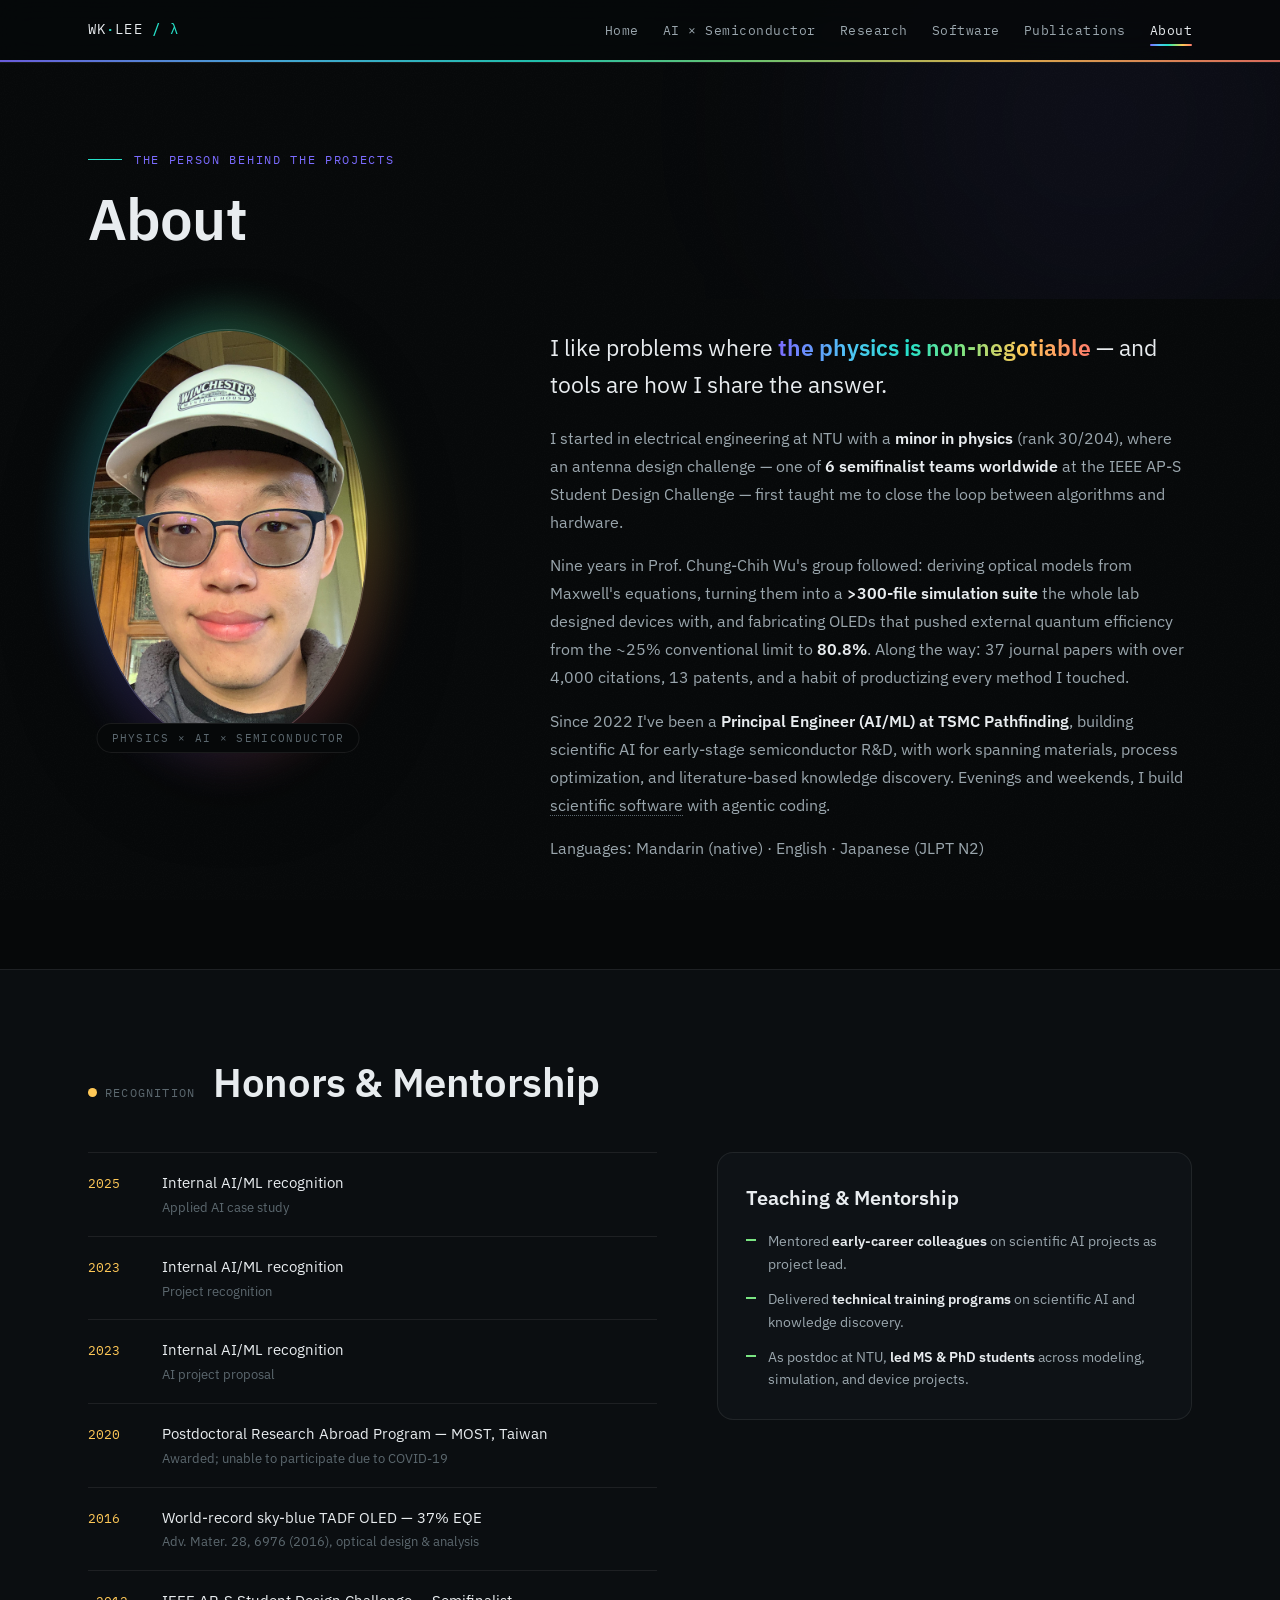
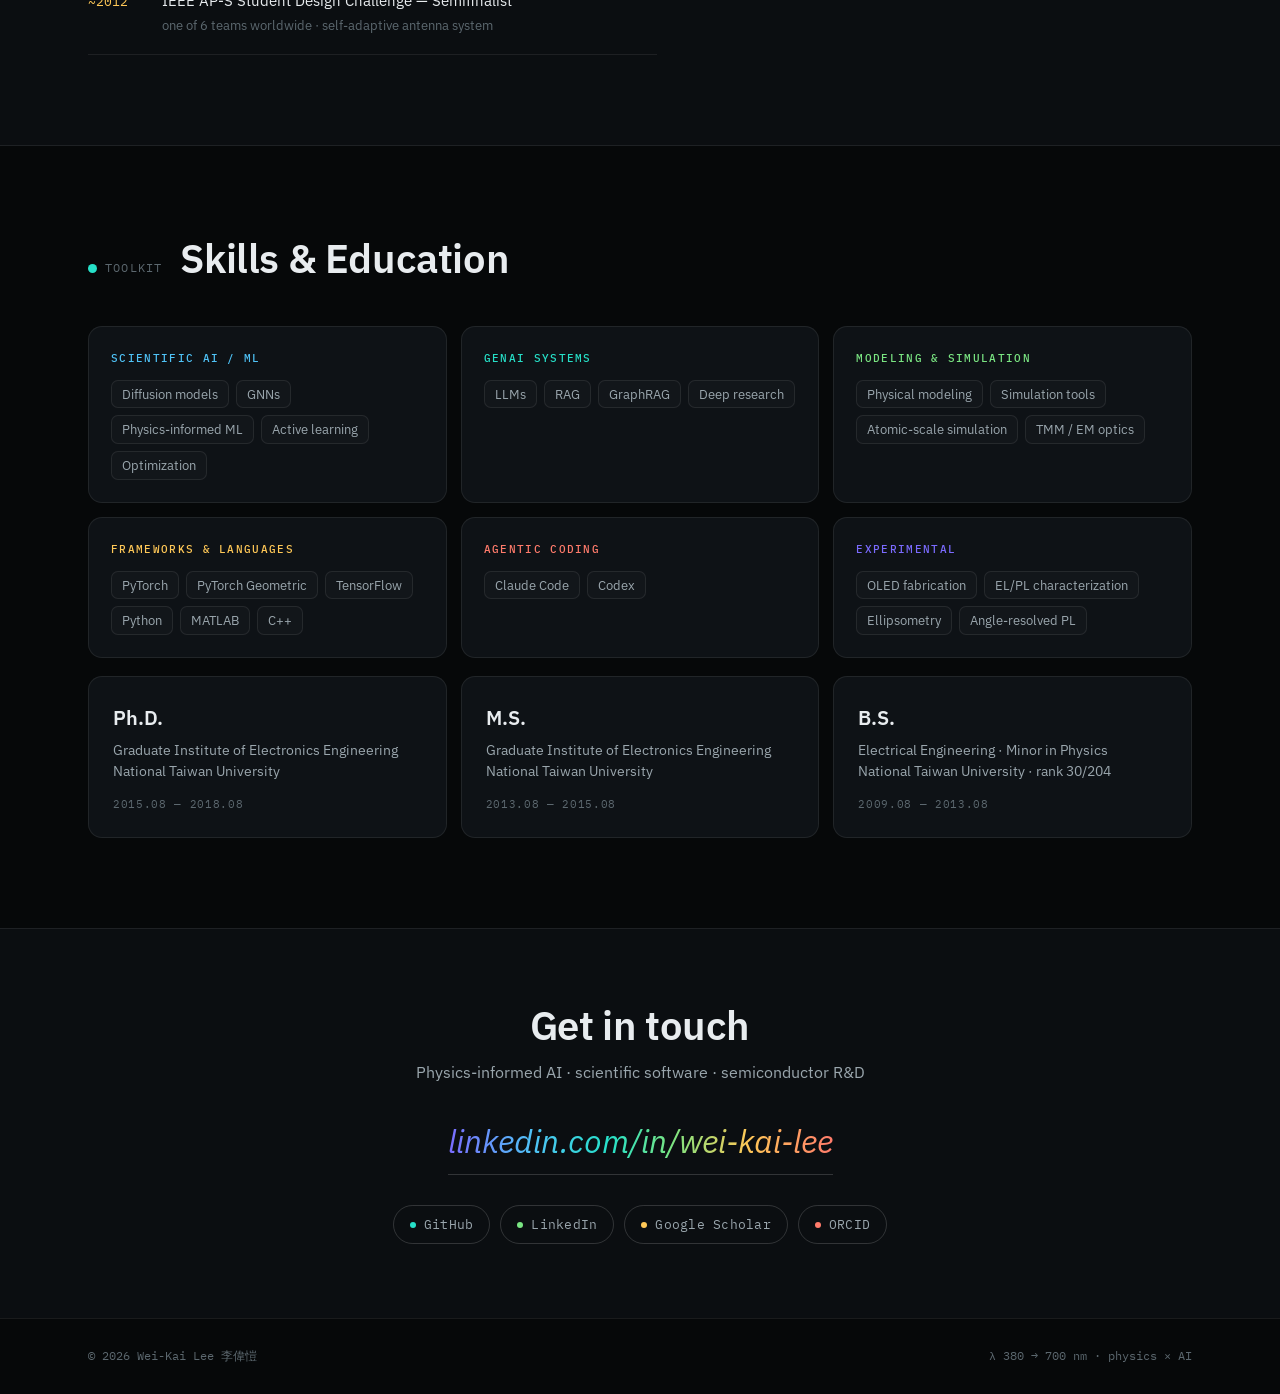
==== about.html @ 753e6ffb "Sanitize portfolio release content" ====
<!DOCTYPE html>
<html lang="en">
<head>
<meta charset="UTF-8">
<meta name="viewport" content="width=device-width, initial-scale=1.0">
<title>About — Wei-Kai Lee</title>
<meta name="description" content="About Wei-Kai Lee — bio, honors, mentorship, skills, and education.">
<link rel="preconnect" href="https://fonts.googleapis.com">
<link rel="preconnect" href="https://fonts.gstatic.com" crossorigin>
<link href="https://fonts.googleapis.com/css2?family=IBM+Plex+Sans:ital,wght@0,400;0,500;0,600;0,700;1,400;1,600&family=IBM+Plex+Mono:wght@400;500&display=swap" rel="stylesheet">
<link rel="stylesheet" href="css/site.css?v=14">
</head>
<body>

<nav class="site">
  <div class="bar">
    <a class="logo" href="index.html">WK<b>·</b>LEE <b>/ λ</b></a>
    <button class="nav-toggle" id="navToggle">MENU</button>
    <div class="nav-links" id="navLinks">
      <a href="index.html">Home</a>
      <a href="ai.html">AI × Semiconductor</a>
      <a href="research.html">Research</a>
      <a href="software.html">Software</a>
      <a href="publications.html">Publications</a>
      <a href="about.html" class="active">About</a>
    </div>
  </div>
  <div class="spectral-rule"></div>
</nav>

<div class="page-hero">
  <div class="glow" style="width:520px;height:520px;background:rgba(123,107,255,.06);top:-140px;right:-80px"></div>
  <div class="wrap">
    <div class="crumb reveal" style="color:var(--violet)">the person behind the projects</div>
    <h1 class="page-title reveal d1">About</h1>
  </div>
</div>

<!-- ===== bio ===== -->
<section style="padding-top:30px">
  <div class="wrap about-hero-grid">
    <div class="portrait-zone reveal" style="justify-self:start">
      <div class="portrait-ring">
        <img src="assets/portrait.png" alt="Portrait of Wei-Kai Lee">
        <div class="portrait-caption">PHYSICS × AI × SEMICONDUCTOR</div>
      </div>
    </div>
    <div class="bio-text reveal d1">
      <p class="bio-lede">I like problems where <span class="hl">the physics is non-negotiable</span> — and tools are how I share the answer.</p>
      <p>I started in electrical engineering at NTU with a <b>minor in physics</b> (rank 30/204), where an antenna design challenge — one of <b>6 semifinalist teams worldwide</b> at the IEEE AP-S Student Design Challenge — first taught me to close the loop between algorithms and hardware.</p>
      <p>Nine years in Prof. Chung-Chih Wu's group followed: deriving optical models from Maxwell's equations, turning them into a <b>&gt;300-file simulation suite</b> the whole lab designed devices with, and fabricating OLEDs that pushed external quantum efficiency from the ~25% conventional limit to <b>80.8%</b>. Along the way: 37 journal papers with over 4,000 citations, 13 patents, and a habit of productizing every method I touched.</p>
      <p>Since 2022 I've been a <b>Principal Engineer (AI/ML) at TSMC Pathfinding</b>, building scientific AI for early-stage semiconductor R&D, with work spanning materials, process optimization, and literature-based knowledge discovery. Evenings and weekends, I build <a href="software.html" style="border-bottom:1px dotted var(--ink-faint)">scientific software</a> with agentic coding.</p>
      <p>Languages: Mandarin (native) · English · Japanese (JLPT N2)</p>
    </div>
  </div>
</section>

<!-- ===== honors + mentorship ===== -->
<section style="background:var(--bg-soft);border-top:1px solid var(--line);border-bottom:1px solid var(--line)">
  <div class="wrap">
    <div class="sec-head reveal">
      <span class="sec-num"><span class="wl" style="background:#ffc857"></span>RECOGNITION</span>
      <h2>Honors & Mentorship</h2>
    </div>
    <div class="about-grid" style="display:grid;grid-template-columns:1.2fr 1fr;gap:60px;margin-top:48px;align-items:start">
      <div class="reveal d1">
        <div class="award"><span class="yr">2025</span><span class="t">Internal AI/ML recognition<small>Applied AI case study</small></span></div>
        <div class="award"><span class="yr">2023</span><span class="t">Internal AI/ML recognition<small>Project recognition</small></span></div>
        <div class="award"><span class="yr">2023</span><span class="t">Internal AI/ML recognition<small>AI project proposal</small></span></div>
        <div class="award"><span class="yr">2020</span><span class="t">Postdoctoral Research Abroad Program — MOST, Taiwan<small>Awarded; unable to participate due to COVID-19</small></span></div>
        <div class="award"><span class="yr">2016</span><span class="t">World-record sky-blue TADF OLED — 37% EQE<small>Adv. Mater. 28, 6976 (2016), optical design & analysis</small></span></div>
        <div class="award"><span class="yr">~2012</span><span class="t">IEEE AP-S Student Design Challenge — Semifinalist<small>one of 6 teams worldwide · self-adaptive antenna system</small></span></div>
      </div>
      <div class="mentor-card reveal d2">
        <h4>Teaching & Mentorship</h4>
        <ul>
          <li>Mentored <b>early-career colleagues</b> on scientific AI projects as project lead.</li>
          <li>Delivered <b>technical training programs</b> on scientific AI and knowledge discovery.</li>
          <li>As postdoc at NTU, <b>led MS & PhD students</b> across modeling, simulation, and device projects.</li>
        </ul>
      </div>
    </div>
  </div>
</section>

<!-- ===== skills + education ===== -->
<section>
  <div class="wrap">
    <div class="sec-head reveal">
      <span class="sec-num"><span class="wl" style="background:#26e0c8"></span>TOOLKIT</span>
      <h2>Skills & Education</h2>
    </div>
    <div class="skills-grid" style="margin-top:46px">
      <div class="skill-group reveal" style="--skill-accent:var(--blue)">
        <h5>Scientific AI / ML</h5>
        <div class="tags"><span>Diffusion models</span><span>GNNs</span><span>Physics-informed ML</span><span>Active learning</span><span>Optimization</span></div>
      </div>
      <div class="skill-group reveal d1" style="--skill-accent:var(--cyan)">
        <h5>GenAI Systems</h5>
        <div class="tags"><span>LLMs</span><span>RAG</span><span>GraphRAG</span><span>Deep research</span></div>
      </div>
      <div class="skill-group reveal d2" style="--skill-accent:var(--green)">
        <h5>Modeling & Simulation</h5>
        <div class="tags"><span>Physical modeling</span><span>Simulation tools</span><span>Atomic-scale simulation</span><span>TMM / EM optics</span></div>
      </div>
      <div class="skill-group reveal" style="--skill-accent:var(--amber)">
        <h5>Frameworks & Languages</h5>
        <div class="tags"><span>PyTorch</span><span>PyTorch Geometric</span><span>TensorFlow</span><span>Python</span><span>MATLAB</span><span>C++</span></div>
      </div>
      <div class="skill-group reveal d1" style="--skill-accent:var(--red)">
        <h5>Agentic Coding</h5>
        <div class="tags"><span>Claude Code</span><span>Codex</span></div>
      </div>
      <div class="skill-group reveal d2" style="--skill-accent:var(--violet)">
        <h5>Experimental</h5>
        <div class="tags"><span>OLED fabrication</span><span>EL/PL characterization</span><span>Ellipsometry</span><span>Angle-resolved PL</span></div>
      </div>
    </div>
    <div class="edu-row" style="margin-top:18px">
      <div class="edu reveal">
        <div class="deg">Ph.D.</div>
        <div class="school">Graduate Institute of Electronics Engineering<br>National Taiwan University</div>
        <div class="yrs">2015.08 — 2018.08</div>
      </div>
      <div class="edu reveal d1">
        <div class="deg">M.S.</div>
        <div class="school">Graduate Institute of Electronics Engineering<br>National Taiwan University</div>
        <div class="yrs">2013.08 — 2015.08</div>
      </div>
      <div class="edu reveal d2">
        <div class="deg">B.S.</div>
        <div class="school">Electrical Engineering · Minor in Physics<br>National Taiwan University · rank 30/204</div>
        <div class="yrs">2009.08 — 2013.08</div>
      </div>
    </div>
  </div>
</section>

<div class="contact-strip" id="contact">
  <div class="wrap">
    <h2 class="reveal">Get in touch</h2>
    <p class="lede reveal d1">Physics-informed AI · scientific software · semiconductor R&D</p>
    <a class="email-big reveal d2" href="https://www.linkedin.com/in/wei-kai-lee-bab8b896" target="_blank" rel="noopener">linkedin.com/in/wei-kai-lee</a>
    <div class="contact-row reveal d3">
      <a class="chip" href="https://github.com/d04943016" target="_blank" rel="noopener"><span class="dot" style="background:var(--cyan)"></span>GitHub</a>
      <a class="chip" href="https://www.linkedin.com/in/wei-kai-lee-bab8b896" target="_blank" rel="noopener"><span class="dot" style="background:var(--green)"></span>LinkedIn</a>
      <a class="chip" href="https://scholar.google.com/citations?user=BZOi4b0AAAAJ" target="_blank" rel="noopener"><span class="dot" style="background:var(--amber)"></span>Google Scholar</a>
      <a class="chip" href="https://orcid.org/0000-0002-5972-501X" target="_blank" rel="noopener"><span class="dot" style="background:var(--red)"></span>ORCID</a>
    </div>
  </div>
</div>

<footer>
  <div class="wrap">
    <span>© 2026 Wei-Kai Lee 李偉愷</span>
    <span>λ 380 → 700 nm · physics × AI</span>
  </div>
</footer>

<script src="js/site.js?v=14"></script>
</body>
</html>
---- css/site.css ----
:root{
  --bg:#060809;
  --bg-soft:#0b0e11;
  --bg-card:#0e1216;
  --line:rgba(255,255,255,.08);
  --line-strong:rgba(255,255,255,.16);
  --ink:#e8ecef;
  --ink-dim:#9aa6ad;
  --ink-faint:#5c686f;
  --blue:#4fc3f7;
  --cyan:#26e0c8;
  --green:#7ae582;
  --amber:#ffc857;
  --red:#ff7b6b;
  --violet:#7b6bff;
  --spectrum:linear-gradient(90deg,#7b6bff 0%,#4fc3f7 22%,#26e0c8 42%,#7ae582 58%,#ffc857 78%,#ff7b6b 100%);
  --serif:"IBM Plex Sans",-apple-system,sans-serif;
  --sans:"IBM Plex Sans",-apple-system,sans-serif;
  --mono:"IBM Plex Mono",ui-monospace,monospace;
}
*{margin:0;padding:0;box-sizing:border-box}
html{scroll-behavior:smooth}
body{
  background:var(--bg);color:var(--ink);font-family:var(--sans);
  font-size:16px;line-height:1.65;-webkit-font-smoothing:antialiased;overflow-x:hidden;
}
::selection{background:rgba(79,195,247,.3)}
body::before{
  content:"";position:fixed;inset:0;pointer-events:none;z-index:1;opacity:.5;
  background-image:url("data:image/svg+xml,%3Csvg xmlns='http://www.w3.org/2000/svg' width='160' height='160'%3E%3Cfilter id='n'%3E%3CfeTurbulence type='fractalNoise' baseFrequency='0.9' numOctaves='2'/%3E%3CfeColorMatrix values='0 0 0 0 1 0 0 0 0 1 0 0 0 0 1 0 0 0 0.04 0'/%3E%3C/filter%3E%3Crect width='160' height='160' filter='url(%23n)'/%3E%3C/svg%3E");
}
.glow{position:absolute;border-radius:50%;filter:blur(110px);pointer-events:none;z-index:0}
a{color:inherit;text-decoration:none}
img{max-width:100%;display:block}
.wrap{max-width:1160px;margin:0 auto;padding:0 28px;position:relative;z-index:2}

/* ---------- nav ---------- */
nav.site{
  position:fixed;top:0;left:0;right:0;z-index:50;
  backdrop-filter:blur(14px);-webkit-backdrop-filter:blur(14px);
  background:rgba(6,8,9,.78);border-bottom:1px solid var(--line);
}
nav.site .bar{max-width:1160px;margin:0 auto;padding:0 28px;height:60px;display:flex;align-items:center;justify-content:space-between}
.logo{font-family:var(--mono);font-size:14px;letter-spacing:.08em;color:var(--ink)}
.logo b{color:var(--cyan);font-weight:500}
.nav-links{display:flex;gap:24px;font-family:var(--mono);font-size:12.5px;letter-spacing:.04em}
.nav-links a{color:var(--ink-dim);transition:color .25s;position:relative;padding:4px 0}
.nav-links a:hover{color:var(--ink)}
.nav-links a.active{color:var(--ink)}
.nav-links a.active::after{content:"";position:absolute;left:0;right:0;bottom:-2px;height:2px;background:var(--spectrum);border-radius:2px}
.nav-toggle{display:none;background:none;border:1px solid var(--line-strong);color:var(--ink);font-family:var(--mono);font-size:12px;padding:6px 12px;border-radius:6px;cursor:pointer}
.spectral-rule{height:2px;background:var(--spectrum);opacity:.85}

/* ---------- page hero (subpages) ---------- */
.page-hero{padding:150px 0 50px;position:relative;overflow:hidden}
.crumb{font-family:var(--mono);font-size:12px;letter-spacing:.14em;text-transform:uppercase;color:var(--cyan);margin-bottom:18px;display:flex;align-items:center;gap:12px}
.crumb::before{content:"";width:34px;height:1px;background:var(--cyan)}
h1.page-title{font-family:var(--serif);font-weight:600;font-size:clamp(36px,5vw,58px);letter-spacing:-.015em;line-height:1.06}
.page-lede{color:var(--ink-dim);max-width:640px;margin-top:18px;font-size:16px}

/* ---------- section heads ---------- */
section{padding:90px 0;position:relative}
.sec-head{display:flex;align-items:baseline;gap:18px;margin-bottom:14px}
.sec-num{font-family:var(--mono);font-size:12px;color:var(--ink-faint);letter-spacing:.1em;display:inline-flex;align-items:center;gap:8px}
.sec-num .wl{width:9px;height:9px;border-radius:50%;display:inline-block}
h2{font-family:var(--serif);font-weight:600;font-size:clamp(28px,3.6vw,40px);letter-spacing:-.01em;line-height:1.1}
.sec-lede{color:var(--ink-dim);max-width:660px;margin-bottom:46px;font-size:16px}

/* ---------- chips & buttons ---------- */
.chip{
  font-family:var(--mono);font-size:12.5px;letter-spacing:.02em;
  border:1px solid var(--line-strong);border-radius:100px;padding:8px 16px;color:var(--ink-dim);
  transition:all .25s;display:inline-flex;align-items:center;gap:8px;
}
.chip:hover{color:var(--ink);border-color:var(--cyan);box-shadow:0 0 18px rgba(38,224,200,.18);transform:translateY(-1px)}
.chip .dot{width:6px;height:6px;border-radius:50%;flex:none}
.contact-row{display:flex;flex-wrap:wrap;gap:10px}

/* filter chips */
.filters{display:flex;flex-wrap:wrap;gap:9px;margin-bottom:38px}
.filter{
  font-family:var(--mono);font-size:12px;letter-spacing:.04em;cursor:pointer;
  border:1px solid var(--line-strong);border-radius:100px;padding:8px 17px;color:var(--ink-dim);
  background:none;transition:all .25s;display:inline-flex;align-items:center;gap:8px;
}
.filter .cnt{font-size:10px;color:var(--ink-faint)}
.filter:hover{color:var(--ink);border-color:var(--ink-faint)}
.filter.active{color:#04110e;background:var(--cyan);border-color:var(--cyan);font-weight:500}
.filter.active .cnt{color:rgba(0,0,0,.55)}

/* ---------- stats ---------- */
.stats{border-top:1px solid var(--line);border-bottom:1px solid var(--line);background:var(--bg-soft)}
.stats .wrap{display:grid;grid-template-columns:repeat(4,1fr)}
.stat{padding:34px 22px;border-left:1px solid var(--line)}
.stat:first-child{border-left:none}
.stat .num{font-family:var(--serif);font-size:clamp(28px,3.4vw,42px);font-weight:600;line-height:1;margin-bottom:8px}
.stat .num span{font-size:.55em;color:var(--ink-dim);font-weight:400}
.stat .lbl{font-family:var(--mono);font-size:11.5px;letter-spacing:.08em;text-transform:uppercase;color:var(--ink-faint);line-height:1.6}

/* ---------- project cards (shared grid) ---------- */
.grid{display:grid;grid-template-columns:repeat(3,1fr);gap:16px}
.grid.cols2{grid-template-columns:repeat(2,1fr)}
.card{
  background:var(--bg-card);border:1px solid var(--line);border-radius:16px;overflow:hidden;
  display:flex;flex-direction:column;cursor:pointer;position:relative;
  transition:transform .35s,border-color .35s,box-shadow .35s,opacity .4s;
}
.card:hover{transform:translateY(-5px);border-color:var(--line-strong);box-shadow:0 24px 50px rgba(0,0,0,.45)}
.card.hidden{display:none}
.card .shot{aspect-ratio:16/9;overflow:hidden;border-bottom:1px solid var(--line);background:#f4f6f8;position:relative}
.card .shot img{width:100%;height:100%;object-fit:cover;object-position:center top;transition:transform .6s ease}
.card:hover .shot img{transform:scale(1.045)}
.card .shot .cat-badge{
  position:absolute;top:12px;left:12px;font-family:var(--mono);font-size:10px;letter-spacing:.1em;
  text-transform:uppercase;color:#fff;background:rgba(8,10,12,.78);backdrop-filter:blur(6px);
  border:1px solid rgba(255,255,255,.16);border-radius:6px;padding:4px 10px;
  display:inline-flex;align-items:center;gap:7px;
}
.card .shot .cat-badge i{width:7px;height:7px;border-radius:50%;background:var(--c,var(--cyan))}
.card .body{padding:19px 21px 21px;display:flex;flex-direction:column;gap:7px;flex:1}
.card h4{font-family:var(--sans);font-weight:600;font-size:16px;display:flex;align-items:flex-start;justify-content:space-between;gap:10px;line-height:1.35}
.card h4 .arrow{font-family:var(--mono);font-size:13px;color:var(--ink-faint);transition:transform .3s,color .3s;flex:none;margin-top:2px}
.card:hover h4 .arrow{transform:translate(3px,-3px);color:var(--cyan)}
.card p{font-size:13.5px;color:var(--ink-dim);line-height:1.6}
.card .meta{font-family:var(--mono);font-size:10.5px;letter-spacing:.06em;color:var(--ink-faint);margin-top:auto;padding-top:10px;display:flex;flex-wrap:wrap;gap:6px}
.card .meta span{border:1px solid var(--line);border-radius:5px;padding:2px 8px}

/* featured wide card */
.card.feature{grid-column:span 3;flex-direction:row;cursor:pointer}
.card.feature .shot{flex:1.3;aspect-ratio:auto;border-bottom:none;border-right:1px solid var(--line);min-height:300px}
.card.feature .body{flex:1;padding:32px;justify-content:center;gap:12px}
.card.feature h4{font-family:var(--serif);font-size:24px}
.card.feature p{font-size:14.5px}

/* ---------- modal ---------- */
.modal-veil{
  position:fixed;inset:0;z-index:90;background:rgba(3,4,5,.82);backdrop-filter:blur(8px);
  display:none;align-items:flex-start;justify-content:center;overflow-y:auto;padding:6vh 20px 60px;
}
.modal-veil.open{display:flex}
.modal{
  background:var(--bg-soft);border:1px solid var(--line-strong);border-radius:20px;
  max-width:880px;width:100%;overflow:hidden;position:relative;
  animation:modalIn .35s cubic-bezier(.2,.8,.25,1);
}
@keyframes modalIn{from{opacity:0;transform:translateY(26px) scale(.98)}to{opacity:1;transform:none}}
.modal .m-top{height:3px;background:var(--spectrum)}
.modal .m-close{
  position:absolute;top:14px;right:14px;z-index:3;width:36px;height:36px;border-radius:50%;
  border:1px solid var(--line-strong);background:rgba(8,10,12,.8);color:var(--ink);cursor:pointer;
  font-size:15px;display:flex;align-items:center;justify-content:center;transition:all .25s;
}
.modal .m-close:hover{border-color:var(--red);color:var(--red)}
.modal .m-img{background:#f4f6f8;border-bottom:1px solid var(--line);cursor:zoom-in;position:relative}
.modal .m-img img{width:100%;max-height:430px;object-fit:contain}
.modal .m-img .zoom-hint{
  position:absolute;right:12px;bottom:12px;font-family:var(--mono);font-size:10px;letter-spacing:.08em;
  color:#fff;background:rgba(8,10,12,.7);border-radius:6px;padding:4px 10px;pointer-events:none;
}
.modal .m-body{padding:30px 36px 36px}
.modal .m-cat{font-family:var(--mono);font-size:11px;letter-spacing:.14em;text-transform:uppercase;color:var(--cyan);margin-bottom:10px}
.modal h3{font-family:var(--serif);font-size:clamp(22px,3vw,30px);font-weight:600;line-height:1.2;margin-bottom:8px}
.modal .m-tagline{color:var(--ink-dim);font-size:15px;margin-bottom:22px}
.modal .m-facts{list-style:none;display:flex;flex-direction:column;gap:11px;margin-bottom:24px}
.modal .m-facts li{font-size:14.5px;color:var(--ink-dim);padding-left:22px;position:relative;line-height:1.6}
.modal .m-facts li::before{content:"◆";position:absolute;left:0;top:1px;font-size:9px;color:var(--cyan)}
.modal .m-facts li b{color:var(--ink);font-weight:600}
.modal .m-refs{border-top:1px dashed var(--line);padding-top:16px;font-family:var(--mono);font-size:11.5px;color:var(--ink-faint);line-height:1.9}
.modal .m-tags{display:flex;flex-wrap:wrap;gap:7px;margin-top:18px}
.modal .m-tags span{font-size:12px;color:var(--ink-dim);border:1px solid var(--line);border-radius:7px;padding:3px 10px}
.m-workflow{margin:24px 0 20px;border:1px solid rgba(38,224,200,.22);border-radius:14px;padding:16px;background:rgba(38,224,200,.035)}
.wf-title{font-family:var(--mono);font-size:11px;letter-spacing:.16em;text-transform:uppercase;color:var(--cyan);margin-bottom:13px}
.wf-rail{display:grid;grid-template-columns:repeat(3,1fr);gap:10px;position:relative}
.wf-step{position:relative;border:1px solid var(--line);border-radius:10px;padding:13px 12px 12px;background:rgba(8,10,12,.42);min-height:112px}
.wf-step::after{content:"→";position:absolute;right:-11px;top:50%;transform:translateY(-50%);font-family:var(--mono);font-size:14px;color:var(--cyan);z-index:1}
.wf-step:nth-child(3)::after,.wf-step:last-child::after{display:none}
.wf-num{display:block;font-family:var(--mono);font-size:10px;color:var(--cyan);letter-spacing:.12em;margin-bottom:8px}
.wf-step b{display:block;color:var(--ink);font-size:13.5px;margin-bottom:6px}
.wf-step small{display:block;color:var(--ink-dim);font-size:12px;line-height:1.45}
.wf-loop{margin-top:11px;font-family:var(--mono);font-size:11px;color:var(--ink-faint);letter-spacing:.06em}
.m-link{display:inline-flex;align-items:center;gap:8px;margin-top:22px;font-family:var(--mono);font-size:13px;color:var(--cyan);border:1px solid rgba(38,224,200,.4);border-radius:9px;padding:9px 18px;transition:all .25s}
.m-link:hover{background:rgba(38,224,200,.1);box-shadow:0 0 20px rgba(38,224,200,.15)}

/* ---------- lightbox ---------- */
.lightbox{position:fixed;inset:0;z-index:120;background:rgba(3,4,5,.94);display:none;align-items:center;justify-content:center;padding:4vmin;cursor:zoom-out}
.lightbox.open{display:flex}
.lightbox img{max-width:100%;max-height:100%;border-radius:10px;border:1px solid var(--line-strong);box-shadow:0 40px 120px rgba(0,0,0,.8)}

/* ---------- AI page: objective/challenge tabs ---------- */
.ai-project{
  background:var(--bg-card);border:1px solid var(--line);border-radius:20px;overflow:hidden;margin-bottom:26px;
}
.ai-project .head{padding:28px 34px 0;display:flex;align-items:flex-start;justify-content:space-between;gap:18px;flex-wrap:wrap}
.ai-project .head h3{font-family:var(--serif);font-size:clamp(21px,2.6vw,27px);font-weight:600;line-height:1.25}
.ai-project .head .impact{
  font-family:var(--mono);font-size:11.5px;letter-spacing:.05em;color:var(--amber);
  border:1px solid rgba(255,200,87,.35);border-radius:100px;padding:6px 14px;white-space:nowrap;flex:none;margin-top:4px;
}
.ai-grid{display:grid;grid-template-columns:1fr;gap:0;align-items:stretch}
.ai-tabs{padding:24px 34px 30px;display:flex;flex-direction:column}
.tab-row{display:flex;gap:8px;margin-bottom:18px;flex-wrap:wrap}
.tab-btn{
  font-family:var(--mono);font-size:11.5px;letter-spacing:.06em;cursor:pointer;background:none;
  border:1px solid var(--line-strong);color:var(--ink-dim);border-radius:8px;padding:7px 14px;transition:all .25s;
  display:inline-flex;align-items:center;gap:7px;
}
.tab-btn .n{width:16px;height:16px;border-radius:50%;border:1px solid currentColor;display:inline-flex;align-items:center;justify-content:center;font-size:9px}
.tab-btn:hover{color:var(--ink)}
.tab-btn.active{color:#04110e;background:var(--tab-c,var(--cyan));border-color:var(--tab-c,var(--cyan));font-weight:500}
.tab-panel{display:none;animation:fadeUp .35s ease}
.tab-panel.active{display:block}
@keyframes fadeUp{from{opacity:0;transform:translateY(8px)}to{opacity:1;transform:none}}
.tab-panel ul{list-style:none;display:flex;flex-direction:column;gap:10px}
.tab-panel li{font-size:14px;color:var(--ink-dim);padding-left:20px;position:relative;line-height:1.6}
.tab-panel li::before{content:"";position:absolute;left:0;top:9px;width:9px;height:2px;background:var(--tab-c,var(--cyan))}
.tab-panel li b{color:var(--ink);font-weight:600}

/* ---------- hub (index) ---------- */
header.hub{position:relative;padding:160px 0 90px;overflow:hidden}
.hero-grid{display:grid;grid-template-columns:1.45fr 1fr;gap:60px;align-items:center}
.eyebrow{font-family:var(--mono);font-size:12.5px;letter-spacing:.18em;text-transform:uppercase;color:var(--cyan);margin-bottom:22px;display:flex;align-items:center;gap:12px}
.eyebrow::before{content:"";width:34px;height:1px;background:var(--cyan)}
h1.hero-name{font-family:var(--serif);font-weight:600;font-size:clamp(42px,6vw,72px);line-height:1.04;letter-spacing:-.015em;margin-bottom:8px}
h1.hero-name .zh{display:block;font-size:.42em;font-weight:400;color:var(--ink-dim);letter-spacing:.34em;margin-top:14px}
.hero-tag{font-family:var(--serif);font-style:italic;font-weight:400;font-size:clamp(17px,2.1vw,22px);color:var(--ink-dim);margin:24px 0 30px;max-width:560px;line-height:1.5}
.hero-tag em{font-style:italic;background:var(--spectrum);-webkit-background-clip:text;background-clip:text;color:transparent}
.portrait-zone{position:relative;justify-self:center}
.portrait-ring{position:relative;width:min(280px,64vw);aspect-ratio:691/1031}
.portrait-ring::before{
  content:"";position:absolute;inset:-14px;border-radius:50%;
  background:conic-gradient(from 210deg,#7b6bff,#4fc3f7,#26e0c8,#7ae582,#ffc857,#ff7b6b,#7b6bff);
  filter:blur(22px);opacity:.34;animation:spin 14s linear infinite;
}
@keyframes spin{to{transform:rotate(360deg)}}
.portrait-ring img{position:relative;width:100%;height:100%;object-fit:cover;border-radius:50%;border:1px solid var(--line-strong);box-shadow:0 30px 80px rgba(0,0,0,.6)}
.portrait-caption{
  position:absolute;bottom:-6px;left:50%;transform:translateX(-50%);
  font-family:var(--mono);font-size:11px;color:var(--ink-faint);letter-spacing:.12em;
  background:var(--bg);border:1px solid var(--line);border-radius:100px;padding:5px 14px;white-space:nowrap;
}

/* explore cards */
.explore-grid{display:grid;grid-template-columns:repeat(3,1fr);gap:18px}
.explore{
  position:relative;border:1px solid var(--line);border-radius:20px;background:var(--bg-card);
  padding:34px 30px 30px;overflow:hidden;display:flex;flex-direction:column;gap:14px;min-height:330px;
  transition:transform .35s,border-color .35s,box-shadow .35s;
}
.explore::before{content:"";position:absolute;top:0;left:0;right:0;height:3px;background:var(--ex-c,var(--cyan));opacity:.8}
.explore::after{
  content:"";position:absolute;inset:0;opacity:0;transition:opacity .4s;pointer-events:none;
  background:radial-gradient(420px circle at 50% 0%,color-mix(in srgb,var(--ex-c) 12%,transparent),transparent 70%);
}
.explore:hover{transform:translateY(-6px);border-color:var(--line-strong);box-shadow:0 30px 60px rgba(0,0,0,.5)}
.explore:hover::after{opacity:1}
.explore .ex-icon{font-size:30px;line-height:1}
.explore .ex-kicker{font-family:var(--mono);font-size:10.5px;letter-spacing:.16em;text-transform:uppercase;color:var(--ex-c,var(--cyan))}
.explore h3{font-family:var(--serif);font-size:24px;font-weight:600;line-height:1.2}
.explore p{font-size:14px;color:var(--ink-dim);flex:1}
.explore .ex-stats{display:flex;gap:18px;font-family:var(--mono);font-size:11px;color:var(--ink-faint);letter-spacing:.04em;border-top:1px dashed var(--line);padding-top:14px}
.explore .ex-stats b{display:block;font-family:var(--serif);font-size:21px;color:var(--ink);font-weight:600;letter-spacing:0}
.explore .ex-go{
  position:absolute;top:26px;right:26px;font-family:var(--mono);font-size:14px;color:var(--ink-faint);
  transition:transform .3s,color .3s;
}
.explore:hover .ex-go{transform:translate(4px,-4px);color:var(--ex-c,var(--cyan))}

/* journey mini timeline (hub) */
.journey{display:grid;grid-template-columns:repeat(4,1fr);gap:0;border:1px solid var(--line);border-radius:18px;overflow:hidden;background:var(--bg-card)}
.j-step{padding:26px 24px;border-left:1px solid var(--line);position:relative}
.j-step:first-child{border-left:none}
.j-step .j-yr{font-family:var(--mono);font-size:11px;color:var(--j-c,var(--cyan));letter-spacing:.1em;margin-bottom:8px}
.j-step .j-t{font-weight:600;font-size:15px;margin-bottom:4px}
.j-step .j-s{font-size:12.5px;color:var(--ink-faint);line-height:1.55}

/* ---------- contact strip / footer ---------- */
.contact-strip{border-top:1px solid var(--line);background:var(--bg-soft);padding:74px 0;text-align:center;position:relative;overflow:hidden}
.contact-strip h2{margin-bottom:12px}
.contact-strip .lede{color:var(--ink-dim);margin-bottom:30px}
.email-big{
  font-family:var(--serif);font-style:italic;font-size:clamp(20px,3vw,32px);
  background:var(--spectrum);-webkit-background-clip:text;background-clip:text;color:transparent;
  display:inline-block;margin-bottom:30px;border-bottom:1px solid var(--line-strong);padding-bottom:6px;transition:opacity .25s;
}
.email-big:hover{opacity:.8}
.contact-strip .contact-row{justify-content:center}
footer{border-top:1px solid var(--line);padding:28px 0;font-family:var(--mono);font-size:11.5px;color:var(--ink-faint)}
footer .wrap{display:flex;justify-content:space-between;flex-wrap:wrap;gap:10px}

/* ---------- reveal ---------- */
.reveal{opacity:0;transform:translateY(26px);transition:opacity .8s ease,transform .8s cubic-bezier(.2,.7,.2,1)}
.reveal.in-view{opacity:1;transform:none}
.reveal.d1{transition-delay:.08s}.reveal.d2{transition-delay:.16s}.reveal.d3{transition-delay:.24s}

/* ---------- responsive ---------- */
@media(max-width:980px){
  .hero-grid{grid-template-columns:1fr;gap:50px}
  .portrait-zone{order:-1}
  .stats .wrap{grid-template-columns:repeat(2,1fr)}
  .stat{border-left:none;border-top:1px solid var(--line)}
  .stat:nth-child(-n+2){border-top:none}
  .stat:nth-child(even){border-left:1px solid var(--line)}
  .grid{grid-template-columns:repeat(2,1fr)}
  .card.feature{grid-column:span 2;flex-direction:column}
  .card.feature .shot{border-right:none;border-bottom:1px solid var(--line);min-height:0;aspect-ratio:16/9}
  .explore-grid{grid-template-columns:1fr;gap:14px}
  .explore{min-height:0}
  .journey{grid-template-columns:repeat(2,1fr)}
  .j-step{border-top:1px solid var(--line)}
  .j-step:nth-child(-n+2){border-top:none}
  .j-step:nth-child(odd){border-left:none}
  .ai-grid{grid-template-columns:1fr}
}
@media(max-width:660px){
  .nav-links{
    display:none;position:absolute;top:60px;left:0;right:0;flex-direction:column;gap:0;
    background:rgba(6,8,9,.97);border-bottom:1px solid var(--line);padding:10px 28px 18px;
  }
  .nav-links.open{display:flex}
  .nav-links a{padding:11px 0;border-bottom:1px solid var(--line)}
  .nav-toggle{display:block}
  .page-hero{padding-top:120px}
  header.hub{padding-top:130px}
  section{padding:64px 0}
  .grid{grid-template-columns:1fr}
  .card.feature{grid-column:span 1}
  .stats .wrap{grid-template-columns:1fr}
  .stat{border-left:none!important;border-top:1px solid var(--line)}
  .stat:first-child{border-top:none}
  .journey{grid-template-columns:1fr}
  .j-step{border-left:none;border-top:1px solid var(--line)}
  .j-step:first-child{border-top:none}
  .modal .m-body{padding:24px 22px 28px}
  .wf-rail{grid-template-columns:1fr}
  .wf-step{min-height:auto}
  .wf-step::after{content:"↓";right:auto;left:18px;top:auto;bottom:-17px;transform:none}
  .wf-step:nth-child(3)::after{display:block}
  .wf-step:last-child::after{display:none}
}

/* ================================================== */
/* ============ project story (scrollytelling) ====== */
/* ================================================== */

/* scroll progress */
.scroll-progress{position:fixed;top:0;left:0;height:3px;width:0;background:var(--spectrum);z-index:60;transition:width .1s linear}

/* hero cover */
.story-hero{position:relative;min-height:72vh;display:flex;align-items:flex-end;overflow:hidden;padding:140px 0 70px}
.story-hero .cover{position:absolute;inset:0;background-size:cover;background-position:center;opacity:.16;filter:saturate(.8)}
.story-hero .cover-fade{position:absolute;inset:0;background:linear-gradient(180deg,rgba(6,8,9,.55) 0%,rgba(6,8,9,.82) 55%,var(--bg) 100%)}
.story-hero .wrap{position:relative;z-index:2}
.story-hero .crumb a{color:inherit;border-bottom:1px dotted var(--ink-faint)}
.story-hero h1{font-family:var(--serif);font-weight:600;font-size:clamp(34px,5vw,60px);letter-spacing:-.015em;line-height:1.07;max-width:840px}
.story-hero .tagline{font-family:var(--serif);font-style:italic;color:var(--ink-dim);font-size:clamp(16px,2vw,21px);margin-top:18px;max-width:620px}
.story-hero .hero-meta{display:flex;flex-wrap:wrap;gap:10px;margin-top:28px}
.story-hero .scroll-cue{
  position:absolute;right:40px;bottom:36px;z-index:2;font-family:var(--mono);font-size:10.5px;letter-spacing:.22em;
  color:var(--ink-faint);writing-mode:vertical-rl;display:flex;align-items:center;gap:10px;
}
.story-hero .scroll-cue::after{content:"";width:1px;height:46px;background:linear-gradient(180deg,var(--cyan),transparent);animation:cueDrop 1.8s ease-in-out infinite}
@keyframes cueDrop{0%{transform:scaleY(0);transform-origin:top}50%{transform:scaleY(1);transform-origin:top}51%{transform-origin:bottom}100%{transform:scaleY(0);transform-origin:bottom}}

/* step sections */
.story-flow{position:relative}
.story-step{min-height:88vh;display:flex;align-items:center;padding:60px 0}
.story-step .wrap{display:grid;grid-template-columns:1fr 1.1fr;gap:70px;align-items:center;width:100%}
.story-step.flip .wrap{grid-template-columns:1.1fr 1fr}
.story-step.flip .step-text{order:2}
.story-step.flip .step-visual{order:1}
.step-text{max-width:480px}
.step-kicker{
  font-family:var(--mono);font-size:11.5px;letter-spacing:.2em;text-transform:uppercase;color:var(--story-c,var(--cyan));
  display:flex;align-items:center;gap:12px;margin-bottom:18px;
  opacity:0;transform:translateY(14px);transition:all .7s ease .05s;
}
.step-kicker .stepno{
  font-family:var(--serif);font-size:30px;font-weight:600;color:var(--ink);letter-spacing:0;line-height:1;
}
.step-kicker .stepno small{font-size:14px;color:var(--ink-faint);font-weight:400}
.step-text h3{
  font-family:var(--serif);font-size:clamp(24px,3vw,34px);font-weight:600;line-height:1.15;margin-bottom:16px;
  opacity:0;transform:translateY(18px);transition:all .7s ease .12s;
}
.step-text .step-body{
  color:var(--ink-dim);font-size:15.5px;line-height:1.75;
  opacity:0;transform:translateY(18px);transition:all .7s ease .2s;
}
.step-text .step-body b{color:var(--ink);font-weight:600}
.step-text .step-body p+p{margin-top:12px}
.story-step.on .step-kicker,.story-step.on .step-text h3,.story-step.on .step-body{opacity:1;transform:none}

.step-visual{
  opacity:0;transform:translateY(26px) scale(.98);transition:all .85s cubic-bezier(.2,.7,.2,1) .15s;
}
.story-step.on .step-visual{opacity:1;transform:none}

/* dot rail */
.dot-rail{
  position:fixed;right:22px;top:50%;transform:translateY(-50%);z-index:55;
  display:flex;flex-direction:column;gap:14px;
}
.dot-rail a{width:8px;height:8px;border-radius:50%;background:var(--ink-faint);opacity:.45;transition:all .3s;display:block}
.dot-rail a.active{opacity:1;background:var(--story-c,var(--cyan));box-shadow:0 0 10px var(--story-c,var(--cyan));transform:scale(1.3)}

/* ---- visual: framed image ---- */
.v-frame{background:#f4f6f8;border:1px solid var(--line-strong);border-radius:14px;overflow:hidden;cursor:zoom-in;position:relative;box-shadow:0 30px 70px rgba(0,0,0,.5)}
.v-frame img{width:100%;display:block}
.v-frame .v-cap{
  font-family:var(--mono);font-size:10.5px;letter-spacing:.1em;text-transform:uppercase;color:var(--ink-faint);
  background:var(--bg-card);border-top:1px solid var(--line);padding:10px 16px;cursor:default;
}
.v-frame .zoom-tag{position:absolute;top:10px;right:10px;font-family:var(--mono);font-size:9.5px;letter-spacing:.08em;color:#fff;background:rgba(8,10,12,.72);border-radius:5px;padding:3px 9px;pointer-events:none}

/* ---- visual: big number ---- */
.v-bignum{text-align:center;padding:30px 10px}
.v-bignum .bn{
  font-family:var(--serif);font-weight:600;font-size:clamp(70px,9vw,128px);line-height:1;
  background:var(--spectrum);-webkit-background-clip:text;background-clip:text;color:transparent;letter-spacing:-.02em;
}
.v-bignum .bn-label{font-family:var(--mono);font-size:12px;letter-spacing:.18em;text-transform:uppercase;color:var(--ink-dim);margin-top:18px}
.v-bignum .bn-sub{color:var(--ink-faint);font-size:13.5px;margin-top:8px;font-style:italic;font-family:var(--serif)}

/* ---- visual: bars ---- */
.v-bars{display:flex;flex-direction:column;gap:15px;padding:10px 0}
.v-bars .vb{display:grid;grid-template-columns:150px 1fr 58px;align-items:center;gap:14px;font-family:var(--mono);font-size:11.5px}
.v-bars .vb .l{text-align:right;color:var(--ink-faint);line-height:1.4}
.v-bars .vb .track{height:11px;border-radius:6px;background:rgba(255,255,255,.06);overflow:hidden;position:relative}
.v-bars .vb .track i{position:absolute;inset:0;width:var(--w);border-radius:6px;background:var(--spectrum);transform:scaleX(0);transform-origin:left;transition:transform 1.1s cubic-bezier(.2,.7,.2,1) var(--d,0s)}
.story-step.on .v-bars .vb .track i{transform:scaleX(1)}
.v-bars .vb .v{color:var(--ink);font-size:12.5px}
.v-bars .vb.hot .v{color:var(--amber)}

/* ---- visual: flow ---- */
.v-flow{display:flex;flex-direction:column;gap:0;padding:6px 0}
.v-flow .fnode{
  background:var(--bg-card);border:1px solid var(--line-strong);border-radius:12px;padding:16px 20px;
  opacity:0;transform:translateY(14px);transition:all .6s ease var(--d,0s);position:relative;
}
.v-flow .fnode .fn-t{font-weight:600;font-size:14.5px;display:flex;align-items:center;gap:10px}
.v-flow .fnode .fn-t .idx{
  font-family:var(--mono);font-size:10px;color:var(--story-c,var(--cyan));border:1px solid currentColor;
  border-radius:5px;padding:1px 7px;flex:none;
}
.v-flow .fnode .fn-s{font-size:12.5px;color:var(--ink-faint);margin-top:4px;line-height:1.55}
.v-flow .farrow{
  align-self:center;color:var(--ink-faint);font-size:15px;padding:6px 0;line-height:1;
  opacity:0;transition:opacity .5s ease var(--d,0s);
}
.story-step.on .v-flow .fnode,.story-step.on .v-flow .farrow{opacity:1;transform:none}
.v-flow.loop .fnode:first-child{border-color:var(--story-c,var(--cyan))}

/* ---- visual: device stack ---- */
.v-stack{display:flex;flex-direction:column;gap:0;max-width:420px;margin:0 auto;width:100%}
.v-stack .slayer{
  display:flex;align-items:center;justify-content:space-between;gap:14px;
  border:1px solid var(--line-strong);border-top:none;padding:11px 18px;
  background:color-mix(in srgb,var(--lc,#8884) 16%,var(--bg-card));
  font-size:13px;position:relative;
  opacity:0;transform:translateX(-22px);transition:all .55s ease var(--d,0s);
}
.v-stack .slayer:first-child{border-top:1px solid var(--line-strong);border-radius:10px 10px 0 0}
.v-stack .slayer:last-child{border-radius:0 0 10px 10px}
.v-stack .slayer::before{content:"";position:absolute;left:0;top:0;bottom:0;width:4px;background:var(--lc,transparent);opacity:.85}
.v-stack .slayer .ln{font-weight:500;color:var(--ink)}
.v-stack .slayer .lnote{font-family:var(--mono);font-size:10.5px;color:var(--ink-faint);text-align:right;line-height:1.5}
.v-stack .slayer.hl{box-shadow:inset 0 0 0 1px var(--lc),0 0 22px color-mix(in srgb,var(--lc) 30%,transparent);z-index:2}
.v-stack .slayer.hl .lnote{color:var(--lc)}
.story-step.on .v-stack .slayer{opacity:1;transform:none}
.v-stack-cap{font-family:var(--mono);font-size:10.5px;letter-spacing:.1em;color:var(--ink-faint);text-align:center;margin-top:14px;text-transform:uppercase}

/* ---- visual: compare ---- */
.v-compare{display:grid;grid-template-columns:1fr 1fr;gap:14px}
.v-compare .cpanel{
  background:var(--bg-card);border:1px solid var(--line-strong);border-radius:14px;padding:24px 22px;text-align:center;
  opacity:0;transform:translateY(16px);transition:all .6s ease var(--d,0s);
}
.story-step.on .v-compare .cpanel{opacity:1;transform:none}
.v-compare .cpanel.win{border-color:color-mix(in srgb,var(--story-c,var(--cyan)) 55%,transparent);box-shadow:0 0 28px color-mix(in srgb,var(--story-c,var(--cyan)) 12%,transparent)}
.v-compare .cp-k{font-family:var(--mono);font-size:10px;letter-spacing:.16em;text-transform:uppercase;color:var(--ink-faint);margin-bottom:10px}
.v-compare .cp-v{font-family:var(--serif);font-size:clamp(30px,4vw,46px);font-weight:600;line-height:1}
.v-compare .cpanel.win .cp-v{background:var(--spectrum);-webkit-background-clip:text;background-clip:text;color:transparent}
.v-compare .cp-s{font-size:12.5px;color:var(--ink-dim);margin-top:10px;line-height:1.55}
.v-compare .cp-arrow{grid-column:span 2;text-align:center;color:var(--ink-faint);font-size:18px;margin:-4px 0}

/* ---- visual: quote ---- */
.v-quote{font-family:var(--serif);font-style:italic;font-size:clamp(21px,2.8vw,30px);line-height:1.5;color:var(--ink);position:relative;padding-left:28px;max-width:480px;margin:0 auto}
.v-quote::before{content:"";position:absolute;left:0;top:6px;bottom:6px;width:3px;background:var(--spectrum);border-radius:2px}
.v-quote .vq-sub{display:block;font-family:var(--mono);font-style:normal;font-size:11px;letter-spacing:.14em;text-transform:uppercase;color:var(--ink-faint);margin-top:16px}

/* refs + next */
.story-refs{border-top:1px solid var(--line);background:var(--bg-soft);padding:70px 0}
.story-refs h4{font-family:var(--mono);font-size:11.5px;letter-spacing:.18em;text-transform:uppercase;color:var(--ink-faint);margin-bottom:20px}
.story-refs .ref-line{font-family:var(--mono);font-size:13px;color:var(--ink-dim);line-height:2.1}
.story-refs .m-tags{display:flex;flex-wrap:wrap;gap:8px;margin-top:24px}
.story-refs .m-tags span{font-size:12.5px;color:var(--ink-dim);border:1px solid var(--line);border-radius:7px;padding:3px 11px}
.story-next{border-top:1px solid var(--line);display:grid;grid-template-columns:1fr 1fr}
.story-next a{
  padding:46px 40px;display:flex;flex-direction:column;gap:8px;transition:background .3s;
}
.story-next a:hover{background:var(--bg-card)}
.story-next a+a{border-left:1px solid var(--line);text-align:right;align-items:flex-end}
.story-next .sn-k{font-family:var(--mono);font-size:10.5px;letter-spacing:.16em;text-transform:uppercase;color:var(--ink-faint)}
.story-next .sn-t{font-family:var(--serif);font-size:21px;font-weight:600;line-height:1.25}

@media(max-width:980px){
  .story-step{min-height:0;padding:54px 0}
  .story-step .wrap,.story-step.flip .wrap{grid-template-columns:1fr;gap:34px}
  .story-step.flip .step-text{order:1}
  .story-step.flip .step-visual{order:2}
  .dot-rail{display:none}
  .story-hero .scroll-cue{display:none}
  .v-bars .vb{grid-template-columns:108px 1fr 52px}
  .story-next{grid-template-columns:1fr}
  .story-next a+a{border-left:none;border-top:1px solid var(--line);text-align:left;align-items:flex-start}
}

/* ================================================== */
/* ============ interactive charts ================== */
/* ================================================== */
.v-chart{background:var(--bg-card);border:1px solid var(--line-strong);border-radius:16px;padding:20px 22px 16px;position:relative;box-shadow:0 30px 70px rgba(0,0,0,.45)}
.ch-top{display:flex;align-items:center;justify-content:space-between;gap:14px;flex-wrap:wrap;margin-bottom:10px}
.ch-title{font-family:var(--mono);font-size:11px;letter-spacing:.1em;text-transform:uppercase;color:var(--ink-faint)}
.ch-controls{display:flex;gap:7px;flex-wrap:wrap}
.ch-leg{
  font-family:var(--mono);font-size:10.5px;letter-spacing:.03em;cursor:pointer;background:none;
  border:1px solid var(--line);color:var(--ink-faint);border-radius:100px;padding:4px 11px;
  display:inline-flex;align-items:center;gap:7px;transition:all .25s;
}
.ch-leg i{width:8px;height:8px;border-radius:50%;flex:none;opacity:.4;transition:opacity .25s}
.ch-leg.on{color:var(--ink-dim);border-color:var(--line-strong)}
.ch-leg.on i{opacity:1}
.ch-replay{
  font-family:var(--mono);font-size:10.5px;cursor:pointer;background:none;
  border:1px solid var(--line);color:var(--ink-faint);border-radius:100px;padding:4px 11px;transition:all .25s;
}
.ch-replay:hover{color:var(--cyan);border-color:var(--cyan)}
.ch-stage{position:relative}
.ch-svg{width:100%;height:auto;display:block}
.ch-grid{stroke:rgba(255,255,255,.05)}
.ch-axisline{stroke:rgba(255,255,255,.18)}
.ch-tick{stroke:rgba(255,255,255,.18)}
.ch-axis{fill:#5c686f;font-family:"IBM Plex Mono",monospace;font-size:12px}
.ch-band{fill:rgba(255,123,107,.06);stroke:rgba(255,123,107,.25);stroke-dasharray:5 5}
.ch-bandlbl{fill:#ff7b6b;font-family:"IBM Plex Mono",monospace;font-size:11px;opacity:.75}
.ch-year{fill:#e8ecef;font-family:"IBM Plex Sans",sans-serif;font-size:30px;font-weight:600;opacity:.9}
.ch-year.hot{fill:#ffc857}
.ch-recpath{fill:none;stroke:url(#recgrad), #ffc857;stroke:#ffc857;stroke-width:2;opacity:.55;stroke-dasharray:0}
.ch-pt .dot{fill:var(--cyan);stroke:#060809;stroke-width:1.5;transition:r .2s}
.ch-pt.g-lens .dot{fill:var(--amber)}
.ch-pt .halo{fill:none;stroke:var(--amber);stroke-width:1.5;opacity:.55;animation:haloPulse 2.4s ease-in-out infinite}
@keyframes haloPulse{0%,100%{r:9;opacity:.55}50%{r:14;opacity:.15}}
.ch-pt{opacity:0;cursor:pointer;transition:opacity .3s}
.ch-pt.in{opacity:1}
.ch-pt.in .dot{animation:ptPop .5s cubic-bezier(.3,1.6,.4,1);transform-box:fill-box;transform-origin:center}
@keyframes ptPop{from{transform:scale(.2)}to{transform:scale(1)}}
.ch-pt:hover .dot{r:8}
.ch-pt.off{opacity:.06!important;pointer-events:none}
.ch-tip{
  position:absolute;z-index:5;transform:translate(-50%,-100%);pointer-events:none;
  background:rgba(8,11,13,.95);border:1px solid var(--line-strong);border-radius:10px;
  padding:10px 14px;min-width:170px;max-width:240px;box-shadow:0 16px 40px rgba(0,0,0,.6);
}
.ch-tip b{display:block;font-size:13px;color:var(--ink);font-weight:600;line-height:1.35;margin-bottom:3px}
.ch-tip span{display:block;font-family:var(--mono);font-size:10.5px;color:var(--ink-dim);line-height:1.6}
.ch-tip em{display:block;font-family:var(--mono);font-size:10px;color:var(--ink-faint);font-style:normal;margin-top:5px;border-top:1px dashed var(--line);padding-top:5px}
.ch-line{fill:none;stroke-width:2.5;stroke-linecap:round}
.ch-linelbl{font-family:"IBM Plex Mono",monospace;font-size:11px}
.ch-note{fill:#9aa6ad;font-family:"IBM Plex Sans",sans-serif;font-style:italic;font-size:13px;opacity:.85}
.ch-verdict{font-family:"IBM Plex Mono",monospace;font-size:12.5px;letter-spacing:.02em}
.ch-foot{display:flex;justify-content:space-between;gap:12px;flex-wrap:wrap;margin-top:8px;font-family:var(--mono);font-size:11px;color:var(--ink-faint)}
.ch-foot b{color:var(--amber);font-weight:500}
.ch-head{filter:drop-shadow(0 0 6px rgba(255,200,87,.8))}
@media(max-width:660px){
  .v-chart{padding:14px 12px 12px}
  .ch-axis{font-size:14px}
  .ch-tip{min-width:140px}
}

/* ================================================== */
/* ============ publications page =================== */
/* ================================================== */
.pub-feature-grid{display:grid;grid-template-columns:repeat(4,1fr);gap:14px;margin-bottom:60px}
.pubcard{
  background:var(--bg-card);border:1px solid var(--line);border-radius:14px;padding:22px;
  display:flex;flex-direction:column;gap:10px;transition:transform .3s,border-color .3s;position:relative;overflow:hidden;
}
.pubcard::before{content:"";position:absolute;top:0;left:0;right:0;height:2px;background:var(--pc,var(--cyan));opacity:.75}
.pubcard:hover{transform:translateY(-4px);border-color:var(--line-strong)}
.pubcard .pc-badge{font-family:var(--mono);font-size:10px;letter-spacing:.1em;text-transform:uppercase;color:var(--pc,var(--cyan))}
.pubcard .pc-metric{font-family:var(--serif);font-size:30px;font-weight:600;line-height:1;background:var(--spectrum);-webkit-background-clip:text;background-clip:text;color:transparent}
.pubcard h4{font-size:13.5px;font-weight:600;line-height:1.5;flex:1}
.pubcard .pc-j{font-family:var(--mono);font-size:10.5px;color:var(--ink-faint)}
.pubcard a{color:var(--cyan);font-family:var(--mono);font-size:10.5px}
.pubcard a:hover{text-decoration:underline}

.pub-list{display:flex;flex-direction:column}
.pub-item{
  display:grid;grid-template-columns:58px 1fr auto;gap:18px;align-items:baseline;
  padding:15px 4px;border-bottom:1px solid var(--line);transition:background .25s;
}
.pub-item:first-child{border-top:1px solid var(--line)}
.pub-item:hover{background:rgba(255,255,255,.018)}
.pub-item.hidden{display:none}
.pub-item .py{font-family:var(--mono);font-size:12.5px;color:var(--ink-faint)}
.pub-item .pt{font-size:14.5px;color:var(--ink);line-height:1.55}
.pub-item .pt .pj{display:block;font-family:var(--mono);font-size:11px;color:var(--ink-faint);margin-top:3px}
.pub-item .pt .pj i{font-style:normal;color:var(--pc,var(--cyan))}
.pub-item .pside{display:flex;gap:7px;align-items:center;flex-wrap:wrap;justify-content:flex-end}
.role-badge{font-family:var(--mono);font-size:9.5px;letter-spacing:.08em;text-transform:uppercase;border-radius:5px;padding:2px 8px;white-space:nowrap}
.role-badge.first{color:#04110e;background:var(--amber);font-weight:600}
.role-badge.cofirst{color:var(--amber);border:1px solid rgba(255,200,87,.5)}
.hl-badge{font-family:var(--mono);font-size:10px;color:var(--cyan);border:1px solid rgba(38,224,200,.4);border-radius:5px;padding:2px 8px;white-space:nowrap}
.story-link{font-family:var(--mono);font-size:10px;color:var(--ink-faint);border:1px solid var(--line);border-radius:5px;padding:2px 8px;transition:all .25s;white-space:nowrap}
.story-link:hover{color:var(--cyan);border-color:var(--cyan)}

.patent-grid{display:grid;grid-template-columns:repeat(3,1fr);gap:14px}
.patent{background:var(--bg-card);border:1px solid var(--line);border-radius:14px;padding:22px;display:flex;flex-direction:column;gap:12px}
.patent .pt-t{font-size:14px;font-weight:600;line-height:1.5;flex:1}
.patent .pt-regions{display:flex;gap:6px}
.patent .pt-regions span{font-family:var(--mono);font-size:10px;letter-spacing:.06em;border:1px solid var(--line-strong);border-radius:5px;padding:2px 9px;color:var(--ink-dim)}

.thesis-card{
  border:1px solid var(--line-strong);border-radius:20px;padding:40px;position:relative;overflow:hidden;
  background:linear-gradient(120deg,var(--bg-card) 60%,rgba(123,107,255,.06));
}
.thesis-card::before{content:"";position:absolute;top:0;left:0;bottom:0;width:3px;background:var(--spectrum)}
.thesis-card .th-k{font-family:var(--mono);font-size:11px;letter-spacing:.16em;text-transform:uppercase;color:var(--violet);margin-bottom:14px}
.thesis-card .th-en{font-family:var(--serif);font-size:clamp(18px,2.2vw,24px);font-weight:600;line-height:1.4;margin-bottom:10px}
.thesis-card .th-zh{color:var(--ink-dim);font-size:15px;margin-bottom:18px}
.thesis-card .th-meta{font-family:var(--mono);font-size:11.5px;color:var(--ink-faint);line-height:2}

/* ================================================== */
/* ============ about page ========================== */
/* ================================================== */
.about-hero-grid{display:grid;grid-template-columns:1fr 1.6fr;gap:60px;align-items:start}
.bio-text p{color:var(--ink-dim);font-size:15.5px;line-height:1.8;margin-bottom:16px}
.bio-text p b{color:var(--ink);font-weight:600}
.bio-text .bio-lede{font-family:var(--serif);font-size:clamp(18px,2.2vw,23px);color:var(--ink);line-height:1.6;margin-bottom:22px}
.bio-text .bio-lede .hl{background:var(--spectrum);-webkit-background-clip:text;background-clip:text;color:transparent;font-weight:600}

.award{display:flex;gap:22px;padding:18px 0;border-bottom:1px solid var(--line)}
.award:first-child{border-top:1px solid var(--line)}
.award .yr{font-family:var(--mono);font-size:13px;color:var(--amber);flex:none;width:52px;padding-top:2px}
.award .t{font-size:14.5px;color:var(--ink)}
.award .t small{display:block;color:var(--ink-faint);font-size:12.5px;margin-top:2px}

.mentor-card{background:var(--bg-card);border:1px solid var(--line);border-radius:16px;padding:28px}
.mentor-card h4{font-family:var(--serif);font-size:20px;font-weight:600;margin-bottom:16px}
.mentor-card ul{list-style:none;display:flex;flex-direction:column;gap:13px}
.mentor-card li{font-size:14px;color:var(--ink-dim);padding-left:22px;position:relative;line-height:1.6}
.mentor-card li::before{content:"";position:absolute;left:0;top:9px;width:10px;height:2px;background:var(--green)}
.mentor-card li b{color:var(--ink);font-weight:600}

.skills-grid{display:grid;grid-template-columns:repeat(3,1fr);gap:14px}
.skill-group{background:var(--bg-card);border:1px solid var(--line);border-radius:14px;padding:22px}
.skill-group h5{font-family:var(--mono);font-size:11px;letter-spacing:.12em;text-transform:uppercase;color:var(--skill-accent,var(--cyan));margin-bottom:13px;font-weight:500}
.skill-group .tags{display:flex;flex-wrap:wrap;gap:7px}
.skill-group .tags span{font-size:12.5px;color:var(--ink-dim);border:1px solid var(--line);border-radius:7px;padding:3px 10px;background:rgba(255,255,255,.02)}

.edu-row{display:grid;grid-template-columns:repeat(3,1fr);gap:14px}
.edu{border:1px solid var(--line);border-radius:14px;padding:24px;background:var(--bg-card)}
.edu .deg{font-family:var(--serif);font-size:20px;font-weight:600;margin-bottom:6px}
.edu .school{font-size:13.5px;color:var(--ink-dim);line-height:1.55}
.edu .yrs{font-family:var(--mono);font-size:11px;color:var(--ink-faint);margin-top:13px;letter-spacing:.06em}

.explore-row2{display:grid;grid-template-columns:repeat(2,1fr);gap:18px;margin-top:18px}
.explore-row2 .explore{min-height:0;padding:26px 30px}

@media(max-width:980px){
  .pub-feature-grid{grid-template-columns:repeat(2,1fr)}
  .patent-grid{grid-template-columns:repeat(2,1fr)}
  .about-hero-grid{grid-template-columns:1fr;gap:40px}
  .skills-grid,.edu-row{grid-template-columns:repeat(2,1fr)}
  .explore-row2{grid-template-columns:1fr}
}
@media(max-width:660px){
  .pub-feature-grid,.patent-grid,.skills-grid,.edu-row{grid-template-columns:1fr}
  .pub-item{grid-template-columns:50px 1fr;gap:10px}
  .pub-item .pside{grid-column:2;justify-content:flex-start}
  .thesis-card{padding:26px 22px}
}

/* ================================================== */
/* ============ paper introduction page ============= */
/* ================================================== */
.paper-grid{display:flex;flex-direction:column;gap:44px}
.paper-figwrap{max-width:980px}
.paper-fig{background:linear-gradient(160deg,#0b0f13,#0d1217 60%,#0b1014);border:1px solid var(--line-strong);border-radius:20px;padding:18px 18px 8px;box-shadow:0 34px 80px rgba(0,0,0,.5),inset 0 1px 0 rgba(255,255,255,.04)}
.paper-cols{display:grid;grid-template-columns:1.1fr 1fr;gap:54px;align-items:start}
.pp-h{font-family:var(--mono);font-size:11.5px;letter-spacing:.18em;text-transform:uppercase;color:var(--cyan);margin-bottom:16px;font-weight:500}
.contrib-block{
  margin-top:30px;background:linear-gradient(120deg,var(--bg-card) 70%,rgba(255,200,87,.05));
  border:1px solid rgba(255,200,87,.25);border-radius:16px;padding:24px 26px;position:relative;overflow:hidden;
}
.contrib-block::before{content:"";position:absolute;left:0;top:0;bottom:0;width:3px;background:var(--amber)}
.contrib-block p{color:var(--ink-dim);font-size:14.5px;line-height:1.75}
.contrib-block p b{color:var(--ink)}
@media(max-width:980px){
  .paper-cols{grid-template-columns:1fr;gap:30px}
}
.pt-link{transition:color .25s;border-bottom:1px solid transparent}
.pt-link:hover{color:var(--cyan)}
.paper-intro{max-width:880px;margin-bottom:6px}
.paper-intro p{font-family:var(--serif);font-size:clamp(16px,1.9vw,19.5px);line-height:1.75;color:var(--ink);font-weight:400}
.pf-svg{width:100%;height:auto;display:block}
.pf-note{font-family:var(--mono);font-size:10px;letter-spacing:.08em;color:var(--ink-faint);margin-top:10px;text-transform:uppercase}

/* ============ HTML paper figures (hfig) ============ */
.hfig{display:flex;align-items:center;justify-content:center;gap:56px;padding:38px 30px 30px;min-height:380px;position:relative}
.hfig-stat{
  text-align:center;border:1px solid rgba(255,200,87,.35);border-radius:18px;padding:20px 28px;
  background:rgba(255,200,87,.05);flex:none;
}
.hfig-stat b{display:block;font-family:var(--serif);font-weight:700;font-size:40px;line-height:1;background:var(--spectrum);-webkit-background-clip:text;background-clip:text;color:transparent}
.hfig-stat span{display:block;font-family:var(--mono);font-size:10px;letter-spacing:.3em;color:var(--ink-faint);margin-top:8px}
.hfig-cap{position:absolute;left:0;right:0;bottom:12px;text-align:center;font-family:var(--mono);font-size:10px;letter-spacing:.16em;color:var(--ink-faint);text-transform:uppercase}

/* light emission column */
.hfig-emit{display:flex;flex-direction:column;align-items:center;gap:0;margin-bottom:6px;position:relative}
.hfig-beam{
  width:90px;height:74px;
  background:linear-gradient(to top,var(--ac,var(--amber)),transparent 92%);
  opacity:.5;
  clip-path:polygon(32% 100%,68% 100%,100% 0,0 0);
  filter:blur(2px);
}
.hfig-arrows{display:flex;gap:26px;margin-bottom:-66px;z-index:2}
.hfig-arrows i{
  width:10px;height:10px;border-top:2.6px solid var(--ac,var(--amber));border-right:2.6px solid var(--ac,var(--amber));
  transform:rotate(-45deg);border-radius:1px;display:block;
  filter:drop-shadow(0 0 5px var(--ac,var(--amber)));
}
.hfig-arrows i:first-child{transform:rotate(-72deg)}
.hfig-arrows i:last-child{transform:rotate(-18deg)}
.hfig-emitlbl{font-family:var(--mono);font-size:11px;color:var(--ac,var(--amber));margin-bottom:8px;letter-spacing:.04em;text-shadow:0 0 12px var(--ac,var(--amber))}
.hfig-lens{
  width:200px;height:34px;border:1.4px solid var(--blue);border-bottom:none;
  border-radius:120px 120px 0 0/68px 68px 0 0;background:rgba(79,195,247,.08);
  margin-bottom:-2px;position:relative;
}
.hfig-lens::after{content:"macro lens";position:absolute;right:-86px;top:2px;font-family:var(--mono);font-size:10px;color:var(--blue)}

/* stack column (reuses .v-stack look) */
.hfig .v-stack{width:380px;max-width:100%}
.hfig .v-stack .slayer{opacity:1;transform:none}

/* molecule */
.hfig-mol{display:flex;flex-direction:column;align-items:center;gap:0}
.mol-row{display:flex;align-items:center;gap:0}
.mol-unit{
  width:190px;border-radius:20px;padding:24px 20px 20px;text-align:center;position:relative;
  background:
    radial-gradient(120px 90px at 50% 30%,color-mix(in srgb,var(--mc) 16%,transparent),transparent 75%),
    var(--bg-card);
  border:1px solid color-mix(in srgb,var(--mc) 55%,transparent);
  box-shadow:0 0 44px color-mix(in srgb,var(--mc) 14%,transparent), inset 0 1px 0 rgba(255,255,255,.05);
}
.mol-unit .mol-hex{display:flex;justify-content:center;margin-bottom:12px}
.mol-unit b{display:block;font-family:var(--sans);font-weight:700;font-size:14px;letter-spacing:.22em;color:var(--mc)}
.mol-unit span{display:block;font-family:var(--mono);font-size:11px;color:var(--ink-dim);margin-top:5px;line-height:1.5}
.mol-unit .mol-sub{font-family:var(--mono);font-size:9.5px;color:var(--ink-faint);margin-top:8px}
.mol-link{
  flex:none;display:flex;flex-direction:column;align-items:center;gap:6px;z-index:2;margin:0 -14px;
}
.mol-link .lk{
  width:40px;height:40px;border-radius:50%;background:var(--bg);border:2px solid var(--ink);
  display:flex;align-items:center;justify-content:center;font-size:17px;color:var(--ink);
  box-shadow:0 0 0 6px var(--bg), 0 0 24px rgba(232,236,239,.18);
}
.mol-link .lk.bond{border-radius:8px;width:34px;height:14px;font-size:0;background:var(--ink);border:none;box-shadow:0 0 0 6px var(--bg)}
.mol-link em{font-family:var(--mono);font-size:9.5px;font-style:normal;color:var(--ink-dim);white-space:nowrap;background:var(--bg);border:1px solid var(--line);padding:3px 9px;border-radius:7px;position:relative;z-index:2}
.mol-theta{display:flex;flex-direction:column;align-items:center;gap:8px;margin-top:30px;width:100%}
.mol-theta .arrows{display:flex;gap:38px;align-items:center;border-bottom:1px solid var(--line-strong);padding-bottom:10px;width:min(520px,90%);justify-content:center}
.mol-theta .arrows i{
  width:34px;height:2.6px;background:var(--green);border-radius:2px;position:relative;display:block;
  box-shadow:0 0 8px rgba(122,229,130,.6);
}
.mol-theta .arrows i::after{
  content:"";position:absolute;right:-1px;top:-3.2px;width:8px;height:8px;
  border-top:2.6px solid var(--green);border-right:2.6px solid var(--green);transform:rotate(45deg);border-radius:1px;
}
.mol-theta small{font-family:var(--mono);font-size:11px;color:var(--green);letter-spacing:.04em}
.mol-chiral{position:absolute;top:34px;right:40px;font-family:var(--mono);font-size:10.5px;color:var(--violet)}
.mol-chiral::before{content:"↺";font-size:20px;display:block;text-align:center;text-shadow:0 0 10px rgba(123,107,255,.8)}

/* metal complex */
.mol-metal{display:flex;flex-direction:column;align-items:center;gap:14px}
.mol-metal .core-row{display:flex;align-items:center;gap:18px}
.mol-metal .core{
  width:84px;height:84px;border-radius:50%;display:flex;align-items:center;justify-content:center;
  font-family:var(--serif);font-weight:700;font-size:26px;color:#08110d;
  background:radial-gradient(circle at 32% 28%,#ffe2a3,var(--mcc,var(--amber)) 70%);
  box-shadow:0 0 60px color-mix(in srgb,var(--mcc,var(--amber)) 45%,transparent), inset 0 -6px 14px rgba(0,0,0,.25);
}
.mol-metal .lig{
  font-family:var(--mono);font-size:11px;color:var(--ink-dim);border:1.4px solid var(--line-strong);
  border-radius:12px;padding:10px 16px;background:rgba(255,255,255,.025);position:relative;
}
.mol-metal .core-row .lig::after{content:"";position:absolute;top:50%;width:18px;height:1.6px;background:var(--ink-faint)}
.mol-metal .core-row .lig:first-child::after{right:-19px}
.mol-metal .core-row .lig:last-child::after{left:-19px}

@media(max-width:760px){
  .hfig{flex-direction:column;gap:30px;padding:28px 14px 40px}
  .mol-row{flex-direction:column;gap:0}
  .mol-link{margin:-14px 0;flex-direction:row}
  .hfig-lens::after{display:none}
}

/* ============ home timeline ============ */
.tl{position:relative;max-width:880px;margin:54px auto 0;padding:10px 0 30px}
.tl::before{
  content:"";position:absolute;left:50%;top:0;bottom:0;width:3px;transform:translateX(-50%);
  background:linear-gradient(180deg,#7b6bff 0%,#4fc3f7 22%,#26e0c8 42%,#7ae582 58%,#ffc857 78%,#ff7b6b 100%);
  border-radius:3px;opacity:.85;
}
.tl-item{position:relative;width:50%;padding:0 44px 44px 0;}
.tl-item:nth-child(even){margin-left:50%;padding:0 0 44px 44px}
.tl-item:last-child{padding-bottom:0}
.tl-dot{
  position:absolute;top:14px;right:-9px;width:18px;height:18px;border-radius:50%;
  background:var(--tc,var(--cyan));border:3.5px solid var(--bg);
  box-shadow:0 0 0 1.5px var(--tc,var(--cyan)),0 0 18px var(--tc,var(--cyan));z-index:2;
}
.tl-item:nth-child(even) .tl-dot{right:auto;left:-9px}
.tl-card{
  background:var(--bg-card);border:1px solid var(--line);border-radius:16px;padding:20px 22px;
  transition:transform .3s,border-color .3s;position:relative;
}
.tl-card:hover{transform:translateY(-3px);border-color:color-mix(in srgb,var(--tc,var(--cyan)) 50%,transparent)}
.tl-card::before{
  content:"";position:absolute;top:18px;right:-7px;width:12px;height:12px;transform:rotate(45deg);
  background:var(--bg-card);border-top:1px solid var(--line);border-right:1px solid var(--line);
}
.tl-item:nth-child(even) .tl-card::before{right:auto;left:-7px;transform:rotate(-135deg)}
.tl-yr{
  font-family:var(--mono);font-size:12px;letter-spacing:.14em;color:var(--tc,var(--cyan));
  display:flex;align-items:center;gap:10px;margin-bottom:7px;
}
.tl-yr .wl{font-size:9.5px;color:var(--ink-faint);letter-spacing:.1em}
.tl-t{font-weight:700;font-size:16px;line-height:1.35;margin-bottom:6px}
.tl-s{font-size:13.5px;color:var(--ink-dim);line-height:1.6}
.tl-s b{color:var(--ink);font-weight:600}
.tl-link{
  display:inline-block;margin-top:10px;font-family:var(--mono);font-size:10.5px;letter-spacing:.06em;
  color:var(--tc,var(--cyan));border:1px solid color-mix(in srgb,var(--tc,var(--cyan)) 40%,transparent);
  border-radius:6px;padding:3px 10px;transition:all .25s;
}
.tl-link:hover{background:color-mix(in srgb,var(--tc,var(--cyan)) 12%,transparent)}
.tl-item:nth-child(odd) .tl-card{text-align:right}
.tl-item:nth-child(odd) .tl-yr{justify-content:flex-end}
@media(max-width:760px){
  .tl::before{left:12px;transform:none}
  .tl-item,.tl-item:nth-child(even){width:100%;margin-left:0;padding:0 0 36px 44px}
  .tl-dot,.tl-item:nth-child(even) .tl-dot{left:4px;right:auto}
  .tl-card::before,.tl-item:nth-child(even) .tl-card::before{right:auto;left:-7px;transform:rotate(-135deg)}
  .tl-item:nth-child(odd) .tl-card{text-align:left}
  .tl-item:nth-child(odd) .tl-yr{justify-content:flex-start}
}

/* ============ horizontal spectral timeline (alternating) ============ */
.tlh{position:relative;margin-top:46px}
.tlh-nav{position:absolute;top:-58px;right:0;display:flex;gap:8px;z-index:4}
.tlh-nav button{
  width:38px;height:38px;border-radius:50%;border:1px solid var(--line-strong);background:none;
  color:var(--ink-dim);font-size:16px;cursor:pointer;transition:all .25s;font-family:var(--mono);
}
.tlh-nav button:hover{color:var(--cyan);border-color:var(--cyan);box-shadow:0 0 14px rgba(38,224,200,.2)}
.tlh-scroll{overflow-x:auto;scrollbar-width:none;cursor:grab;scroll-behavior:smooth}
.tlh-scroll::-webkit-scrollbar{display:none}
.tlh-scroll.dragging{cursor:grabbing;scroll-behavior:auto}
.tlh-track{display:flex;gap:18px;width:max-content;position:relative;padding:6px 60px;height:520px}
.tlh-track::before{
  content:"";position:absolute;left:0;right:0;top:50%;height:3px;border-radius:3px;transform:translateY(-50%);
  background:linear-gradient(90deg,#7b6bff 0%,#4fc3f7 22%,#26e0c8 42%,#7ae582 58%,#ffc857 78%,#ff7b6b 100%);
  opacity:.9;
}
.tlh-item{width:272px;flex:none;position:relative}
#homeTl .tlh-track{width:100%;padding-left:16px;padding-right:16px}
#homeTl .tlh-item{width:200px}
.tlh-card{
  position:absolute;left:0;right:0;
  background:var(--bg-card);border:1px solid var(--line);border-radius:16px;padding:18px 20px;
  transition:transform .3s,border-color .3s;display:flex;flex-direction:column;
}
.tlh-item:nth-child(odd) .tlh-card{bottom:calc(50% + 32px)}
.tlh-item:nth-child(even) .tlh-card{top:calc(50% + 32px)}
.tlh-item:hover .tlh-card{transform:translateY(-3px);border-color:color-mix(in srgb,var(--tc,var(--cyan)) 55%,transparent)}
.tlh-item::before{
  content:"";position:absolute;left:50%;width:1.5px;height:26px;transform:translateX(-50%);
  background:color-mix(in srgb,var(--tc,var(--cyan)) 55%,transparent);
}
.tlh-item:nth-child(odd)::before{bottom:50%}
.tlh-item:nth-child(even)::before{top:50%}
.tlh-dot{
  position:absolute;top:50%;left:50%;transform:translate(-50%,-50%);
  width:16px;height:16px;border-radius:50%;z-index:2;
  background:var(--tc,var(--cyan));border:3.5px solid var(--bg);
  box-shadow:0 0 0 1.5px var(--tc,var(--cyan)),0 0 16px var(--tc,var(--cyan));
}
.tlh-yr{
  position:absolute;left:50%;transform:translateX(-50%);
  font-family:var(--mono);font-size:12px;letter-spacing:.12em;color:var(--tc,var(--cyan));white-space:nowrap;
}
.tlh-item:nth-child(odd) .tlh-yr{top:calc(50% + 18px)}
.tlh-item:nth-child(even) .tlh-yr{bottom:calc(50% + 18px)}
.tlh-yr .wl{font-size:9px;color:var(--ink-faint);margin-left:7px}
.tlh-t{font-weight:700;font-size:14.5px;line-height:1.4;margin-bottom:6px}
.tlh-s{font-size:12.5px;color:var(--ink-dim);line-height:1.6;flex:1}
.tlh-s b{color:var(--ink);font-weight:600}
.tlh-card .tl-link{margin-top:12px;align-self:flex-start}
.tlh-fade-l,.tlh-fade-r{position:absolute;top:0;bottom:0;width:54px;pointer-events:none;z-index:3}
.tlh-fade-l{left:0;background:linear-gradient(90deg,var(--bg),transparent)}
.tlh-fade-r{right:0;background:linear-gradient(-90deg,var(--bg),transparent)}
@media(max-width:660px){
  .tlh-track{height:480px}
  .tlh-item{width:236px}
  #homeTl .tlh-track{width:max-content;padding:6px 60px}
  #homeTl .tlh-item{width:236px}
}

/* ============ directory-style explore (Pick your path) ============ */
.dir{border-top:1px solid var(--line);margin-top:44px}
.dir-row{
  display:grid;grid-template-columns:70px 1.1fr 1.4fr auto 46px;gap:26px;align-items:center;
  padding:34px 18px 34px 22px;border-bottom:1px solid var(--line);position:relative;
  transition:background .3s;
}
.dir-row::before{
  content:"";position:absolute;left:0;top:-1px;bottom:-1px;width:3px;background:var(--dc,var(--cyan));
  transform:scaleY(0);transition:transform .35s ease;transform-origin:top;
}
.dir-row:hover{background:rgba(255,255,255,.022)}
.dir-row:hover::before{transform:scaleY(1)}
.dir-num{font-family:var(--mono);font-size:13px;color:var(--ink-faint);letter-spacing:.1em}
.dir-main .dir-kicker{
  font-family:var(--mono);font-size:10px;letter-spacing:.18em;text-transform:uppercase;
  color:var(--dc,var(--cyan));display:block;margin-bottom:6px;
}
.dir-main h3{font-size:clamp(21px,2.6vw,28px);font-weight:700;line-height:1.15;transition:color .3s}
.dir-desc{font-size:13.5px;color:var(--ink-dim);line-height:1.65;max-width:420px}
.dir-meta{font-family:var(--mono);font-size:11px;color:var(--ink-faint);text-align:right;line-height:2;white-space:nowrap}
.dir-meta b{color:var(--ink);font-weight:600;font-size:13px}
.dir-arrow{
  font-family:var(--mono);font-size:20px;color:var(--ink-faint);text-align:center;
  transition:transform .3s,color .3s;
}
.dir-row:hover .dir-arrow{transform:translateX(8px);color:var(--dc,var(--cyan))}
@media(max-width:900px){
  .dir-row{grid-template-columns:46px 1fr 40px;gap:16px;padding:26px 8px 26px 16px}
  .dir-desc{display:none}
  .dir-meta{display:none}
}
.pubcard h4 .pt-link{font-family:var(--sans);font-size:inherit;color:var(--ink);letter-spacing:0}
.pubcard h4 .pt-link:hover{color:var(--cyan)}
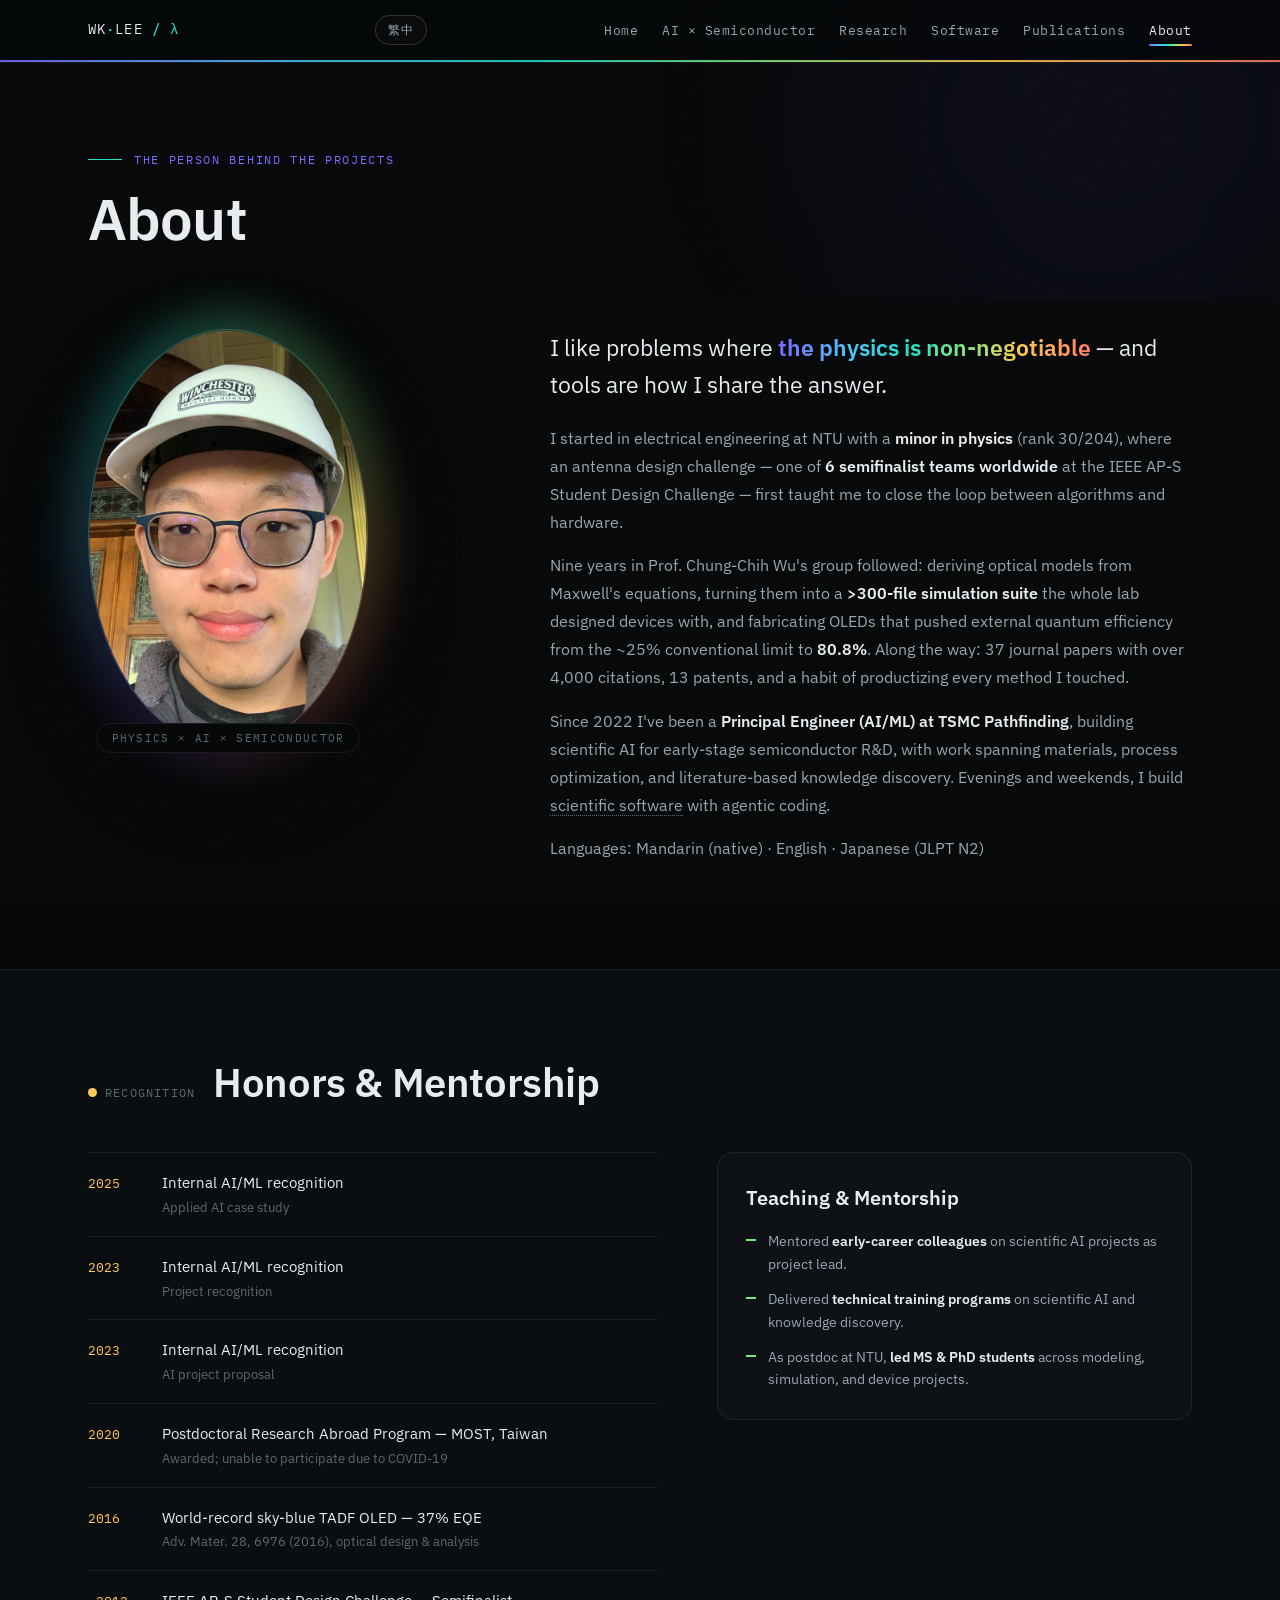
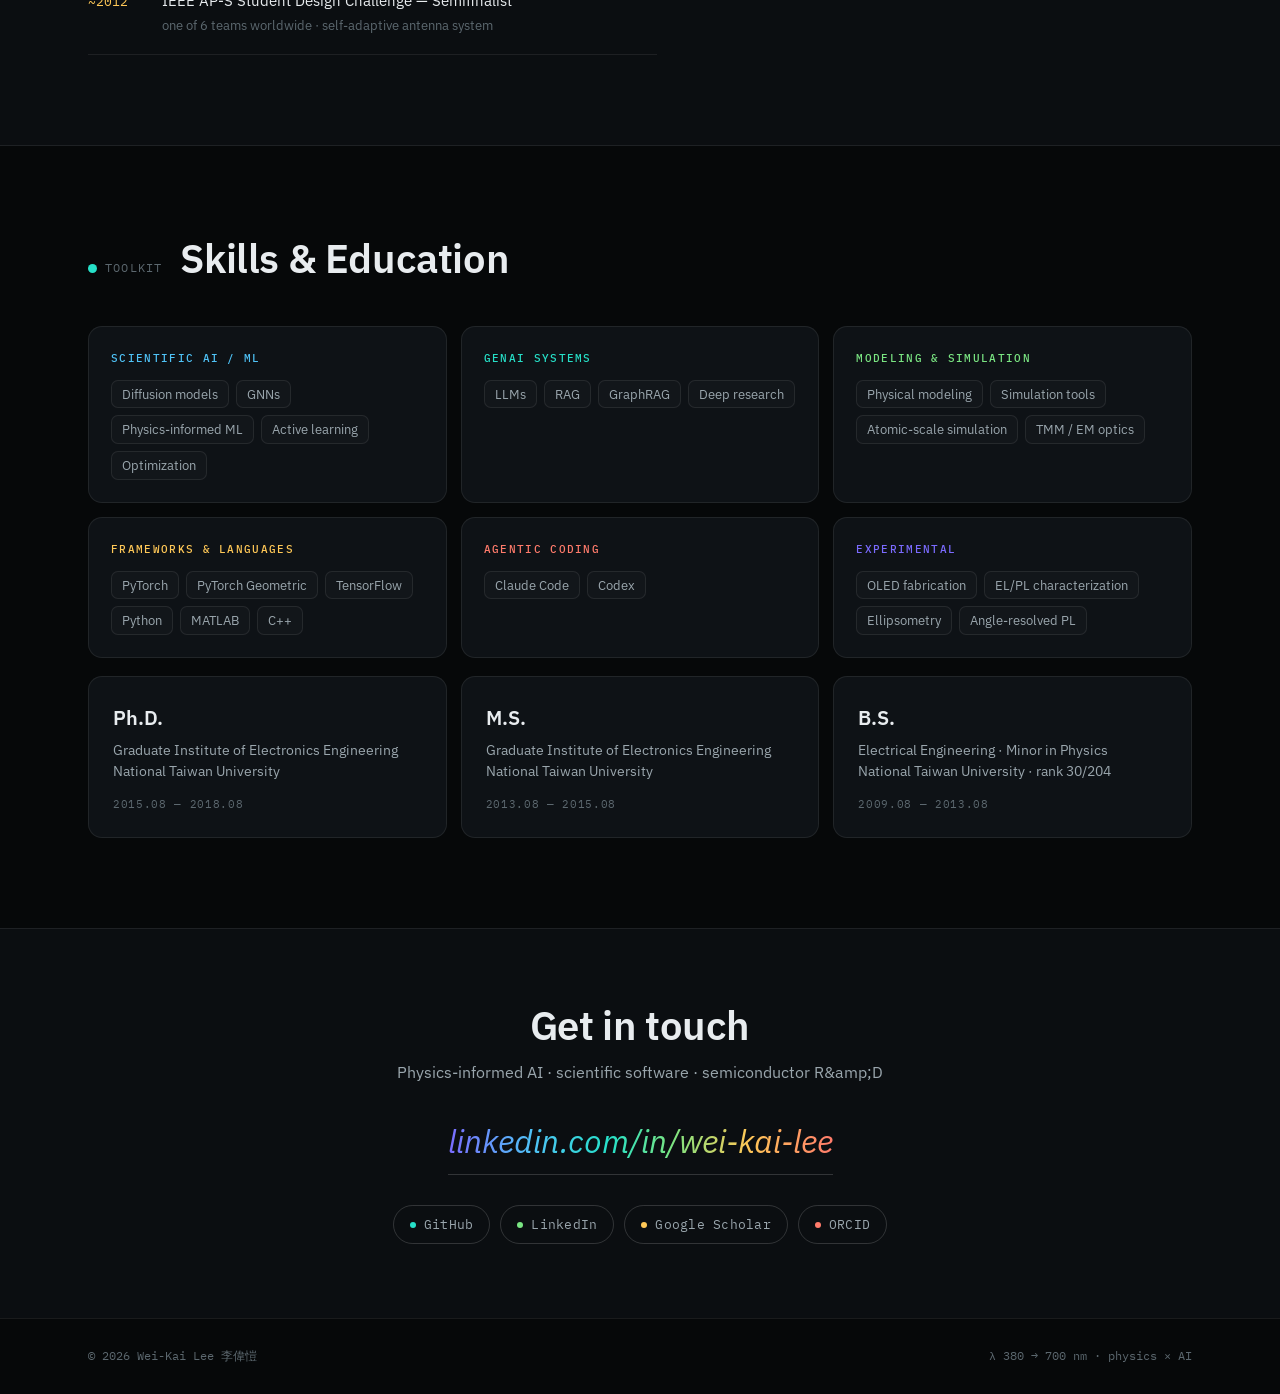
==== commit 56673b85: "Add Traditional Chinese language toggle" ====
--- a/about.html
+++ b/about.html
@@ -8,7 +8,7 @@
 <link rel="preconnect" href="https://fonts.googleapis.com">
 <link rel="preconnect" href="https://fonts.gstatic.com" crossorigin>
 <link href="https://fonts.googleapis.com/css2?family=IBM+Plex+Sans:ital,wght@0,400;0,500;0,600;0,700;1,400;1,600&family=IBM+Plex+Mono:wght@400;500&display=swap" rel="stylesheet">
-<link rel="stylesheet" href="css/site.css?v=14">
+<link rel="stylesheet" href="css/site.css?v=15">
 </head>
 <body>
 
@@ -157,6 +157,6 @@
   </div>
 </footer>
 
-<script src="js/site.js?v=14"></script>
+<script src="js/site.js?v=15"></script>
 </body>
 </html>
--- a/css/site.css
+++ b/css/site.css
@@ -48,6 +48,13 @@
 .nav-links a:hover{color:var(--ink)}
 .nav-links a.active{color:var(--ink)}
 .nav-links a.active::after{content:"";position:absolute;left:0;right:0;bottom:-2px;height:2px;background:var(--spectrum);border-radius:2px}
+.lang-toggle{
+  font-family:var(--mono);font-size:11.5px;letter-spacing:.06em;cursor:pointer;
+  border:1px solid var(--line-strong);border-radius:100px;padding:6px 12px;
+  color:var(--ink-dim);background:rgba(255,255,255,.02);transition:all .25s;
+  margin-left:18px;white-space:nowrap;
+}
+.lang-toggle:hover{color:var(--ink);border-color:var(--cyan);box-shadow:0 0 18px rgba(38,224,200,.16)}
 .nav-toggle{display:none;background:none;border:1px solid var(--line-strong);color:var(--ink);font-family:var(--mono);font-size:12px;padding:6px 12px;border-radius:6px;cursor:pointer}
 .spectral-rule{height:2px;background:var(--spectrum);opacity:.85}
 
@@ -312,6 +319,9 @@
   .ai-grid{grid-template-columns:1fr}
 }
 @media(max-width:660px){
+  nav.site .bar{gap:10px}
+  .logo{margin-right:auto}
+  .lang-toggle{margin-left:0;padding:6px 10px}
   .nav-links{
     display:none;position:absolute;top:60px;left:0;right:0;flex-direction:column;gap:0;
     background:rgba(6,8,9,.97);border-bottom:1px solid var(--line);padding:10px 28px 18px;
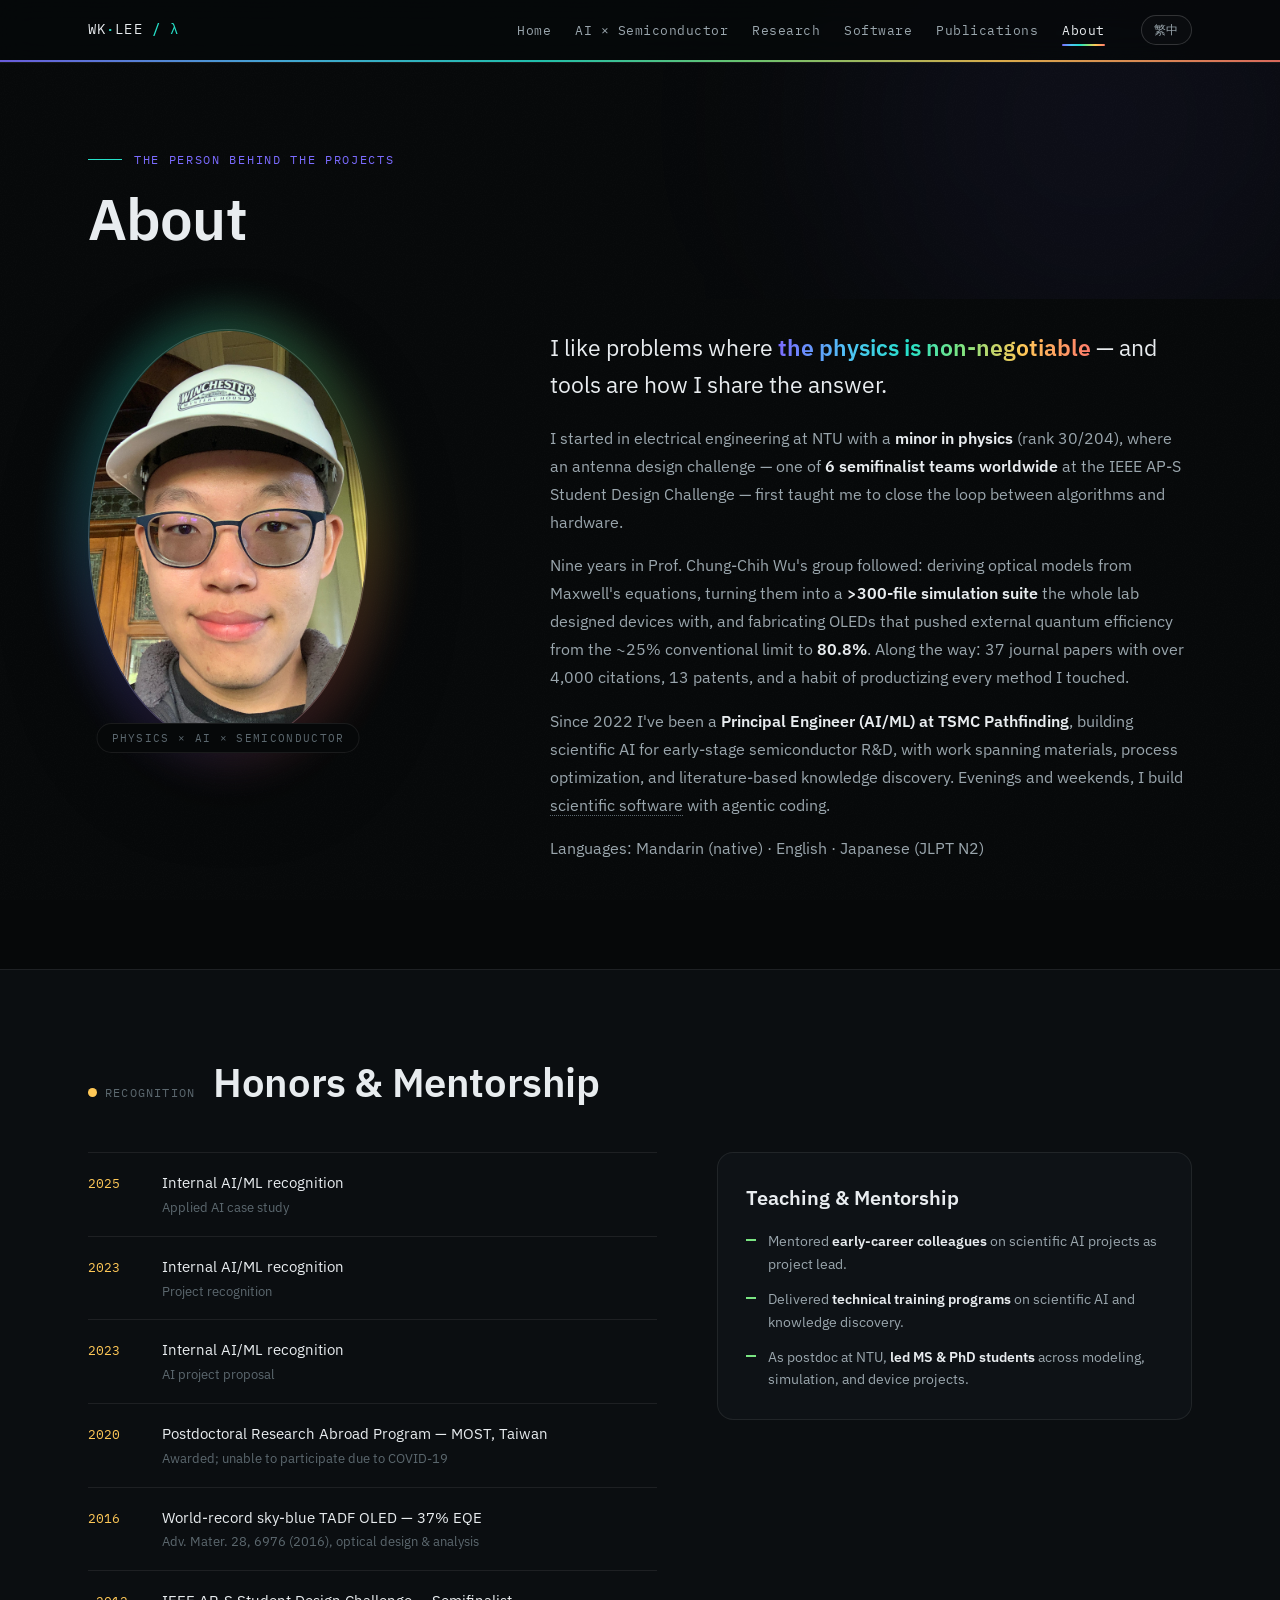
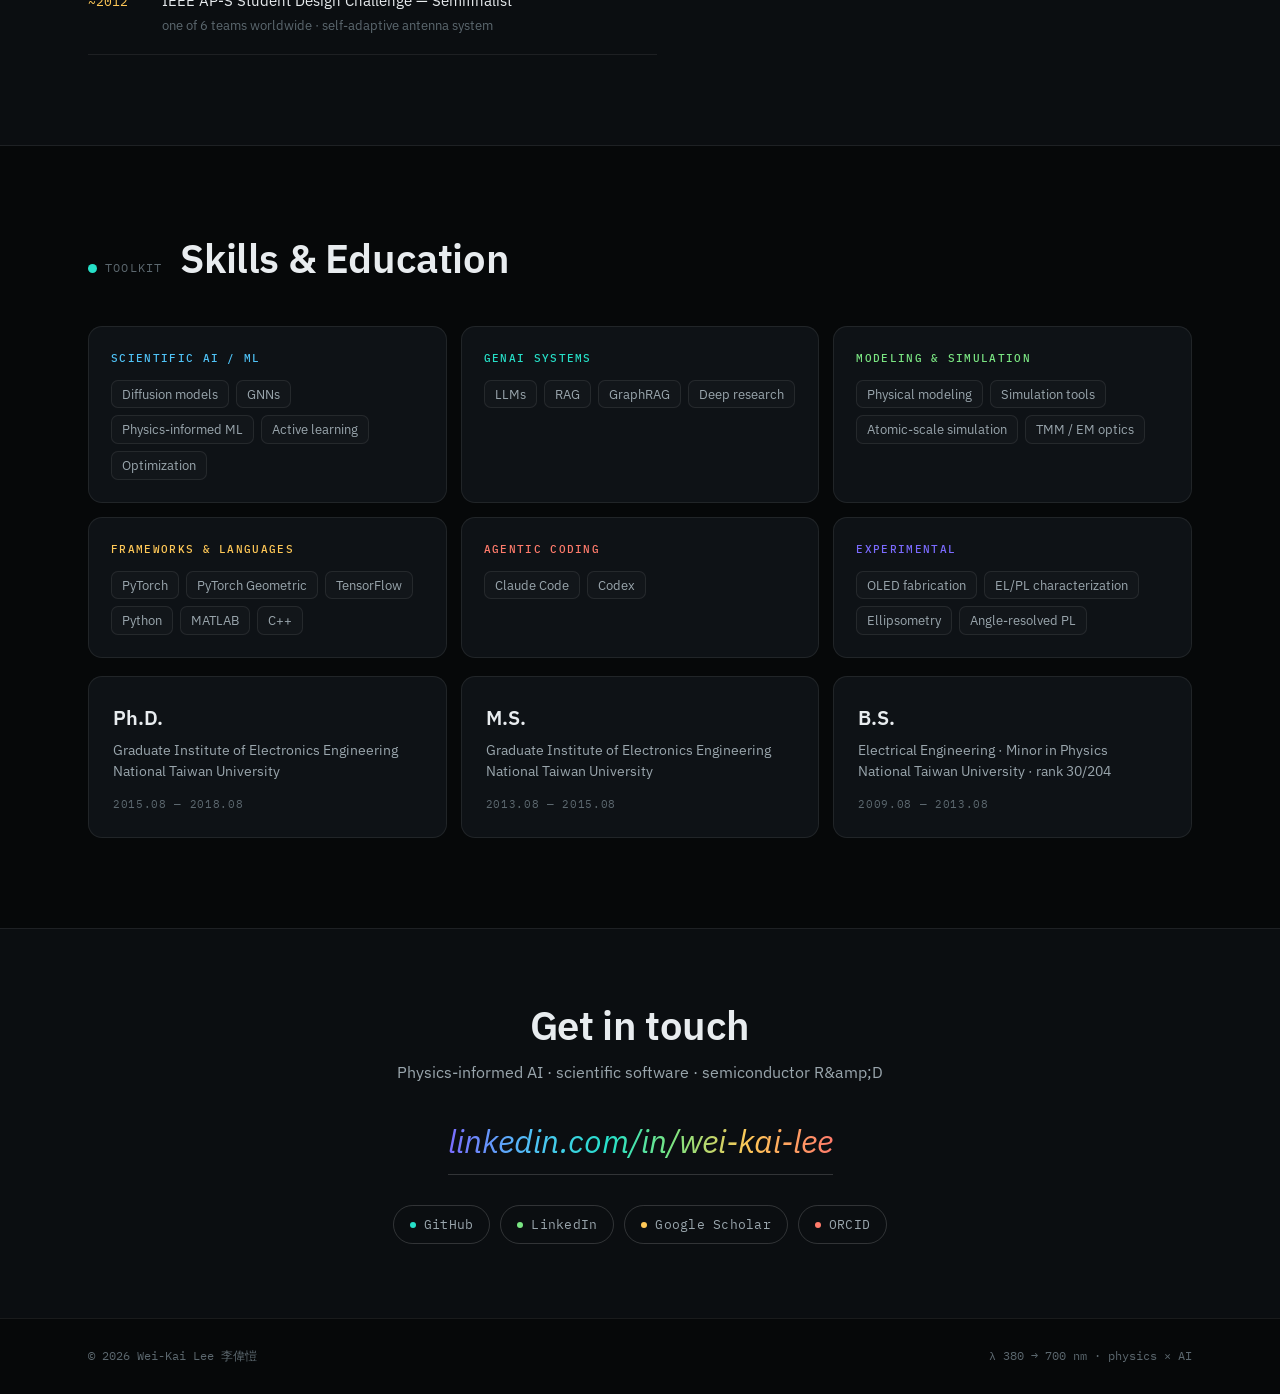
==== commit f3ead072: "Move language toggle to nav end" ====
--- a/about.html
+++ b/about.html
@@ -8,7 +8,7 @@
 <link rel="preconnect" href="https://fonts.googleapis.com">
 <link rel="preconnect" href="https://fonts.gstatic.com" crossorigin>
 <link href="https://fonts.googleapis.com/css2?family=IBM+Plex+Sans:ital,wght@0,400;0,500;0,600;0,700;1,400;1,600&family=IBM+Plex+Mono:wght@400;500&display=swap" rel="stylesheet">
-<link rel="stylesheet" href="css/site.css?v=15">
+<link rel="stylesheet" href="css/site.css?v=16">
 </head>
 <body>
 
@@ -157,6 +157,6 @@
   </div>
 </footer>
 
-<script src="js/site.js?v=15"></script>
+<script src="js/site.js?v=16"></script>
 </body>
 </html>
--- a/css/site.css
+++ b/css/site.css
@@ -40,10 +40,10 @@
   backdrop-filter:blur(14px);-webkit-backdrop-filter:blur(14px);
   background:rgba(6,8,9,.78);border-bottom:1px solid var(--line);
 }
-nav.site .bar{max-width:1160px;margin:0 auto;padding:0 28px;height:60px;display:flex;align-items:center;justify-content:space-between}
+nav.site .bar{max-width:1160px;margin:0 auto;padding:0 28px;height:60px;display:flex;align-items:center;justify-content:flex-start;gap:18px}
 .logo{font-family:var(--mono);font-size:14px;letter-spacing:.08em;color:var(--ink)}
 .logo b{color:var(--cyan);font-weight:500}
-.nav-links{display:flex;gap:24px;font-family:var(--mono);font-size:12.5px;letter-spacing:.04em}
+.nav-links{display:flex;gap:24px;margin-left:auto;font-family:var(--mono);font-size:12.5px;letter-spacing:.04em}
 .nav-links a{color:var(--ink-dim);transition:color .25s;position:relative;padding:4px 0}
 .nav-links a:hover{color:var(--ink)}
 .nav-links a.active{color:var(--ink)}
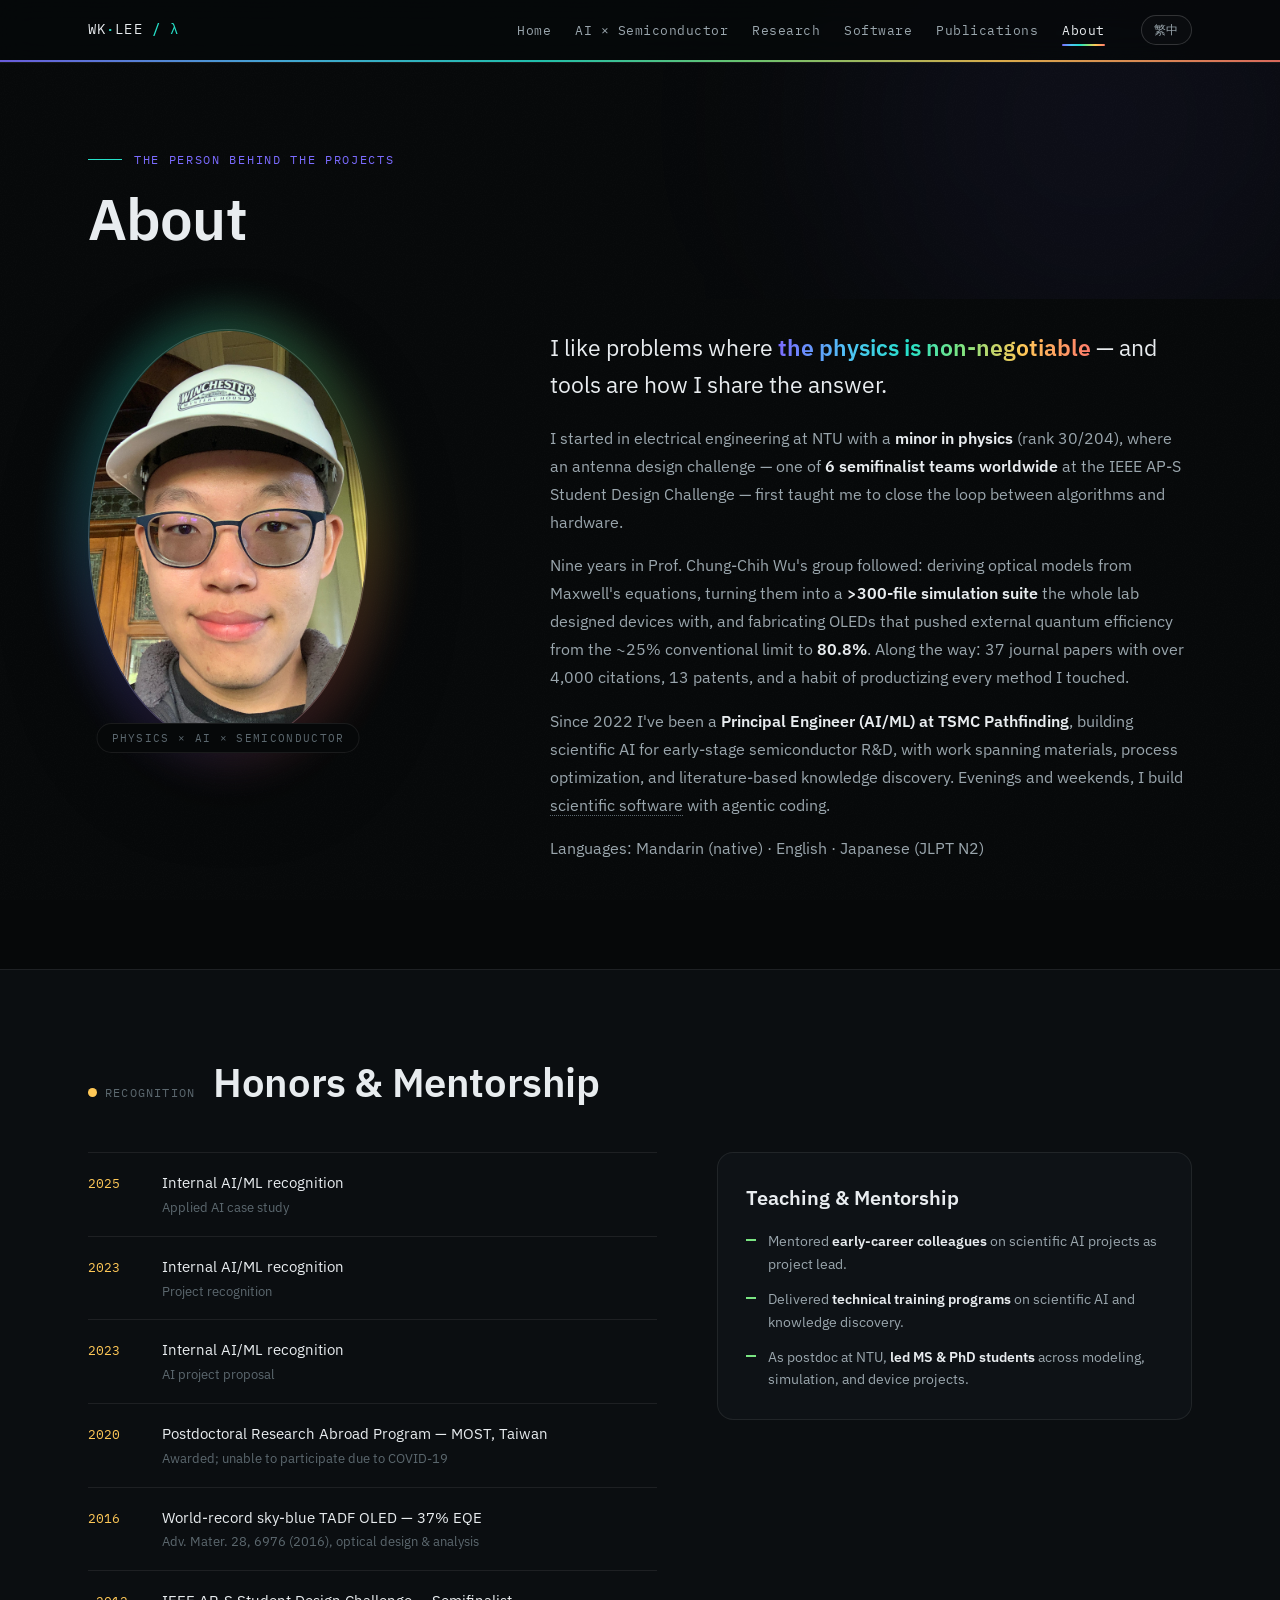
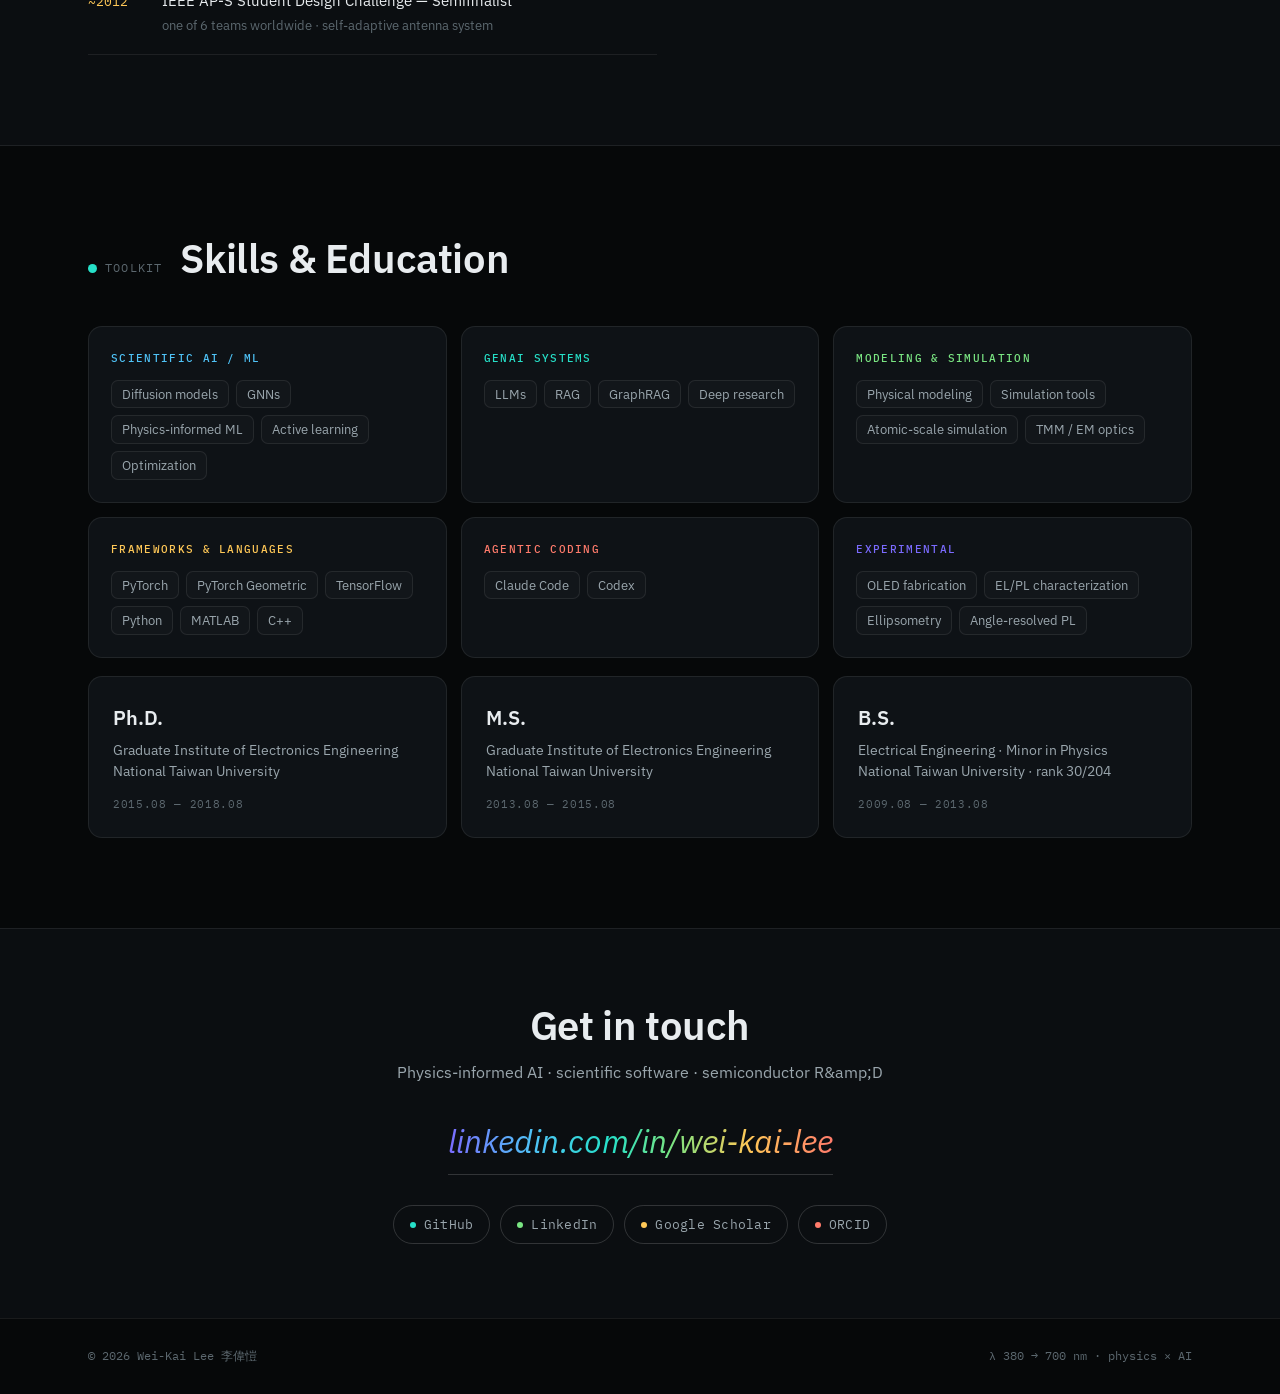
==== commit 56ed0273: "Add Traditional Chinese research stories" ====
--- a/about.html
+++ b/about.html
@@ -8,7 +8,7 @@
 <link rel="preconnect" href="https://fonts.googleapis.com">
 <link rel="preconnect" href="https://fonts.gstatic.com" crossorigin>
 <link href="https://fonts.googleapis.com/css2?family=IBM+Plex+Sans:ital,wght@0,400;0,500;0,600;0,700;1,400;1,600&family=IBM+Plex+Mono:wght@400;500&display=swap" rel="stylesheet">
-<link rel="stylesheet" href="css/site.css?v=16">
+<link rel="stylesheet" href="css/site.css?v=17">
 </head>
 <body>
 
@@ -157,6 +157,6 @@
   </div>
 </footer>
 
-<script src="js/site.js?v=16"></script>
+<script src="js/site.js?v=17"></script>
 </body>
 </html>
